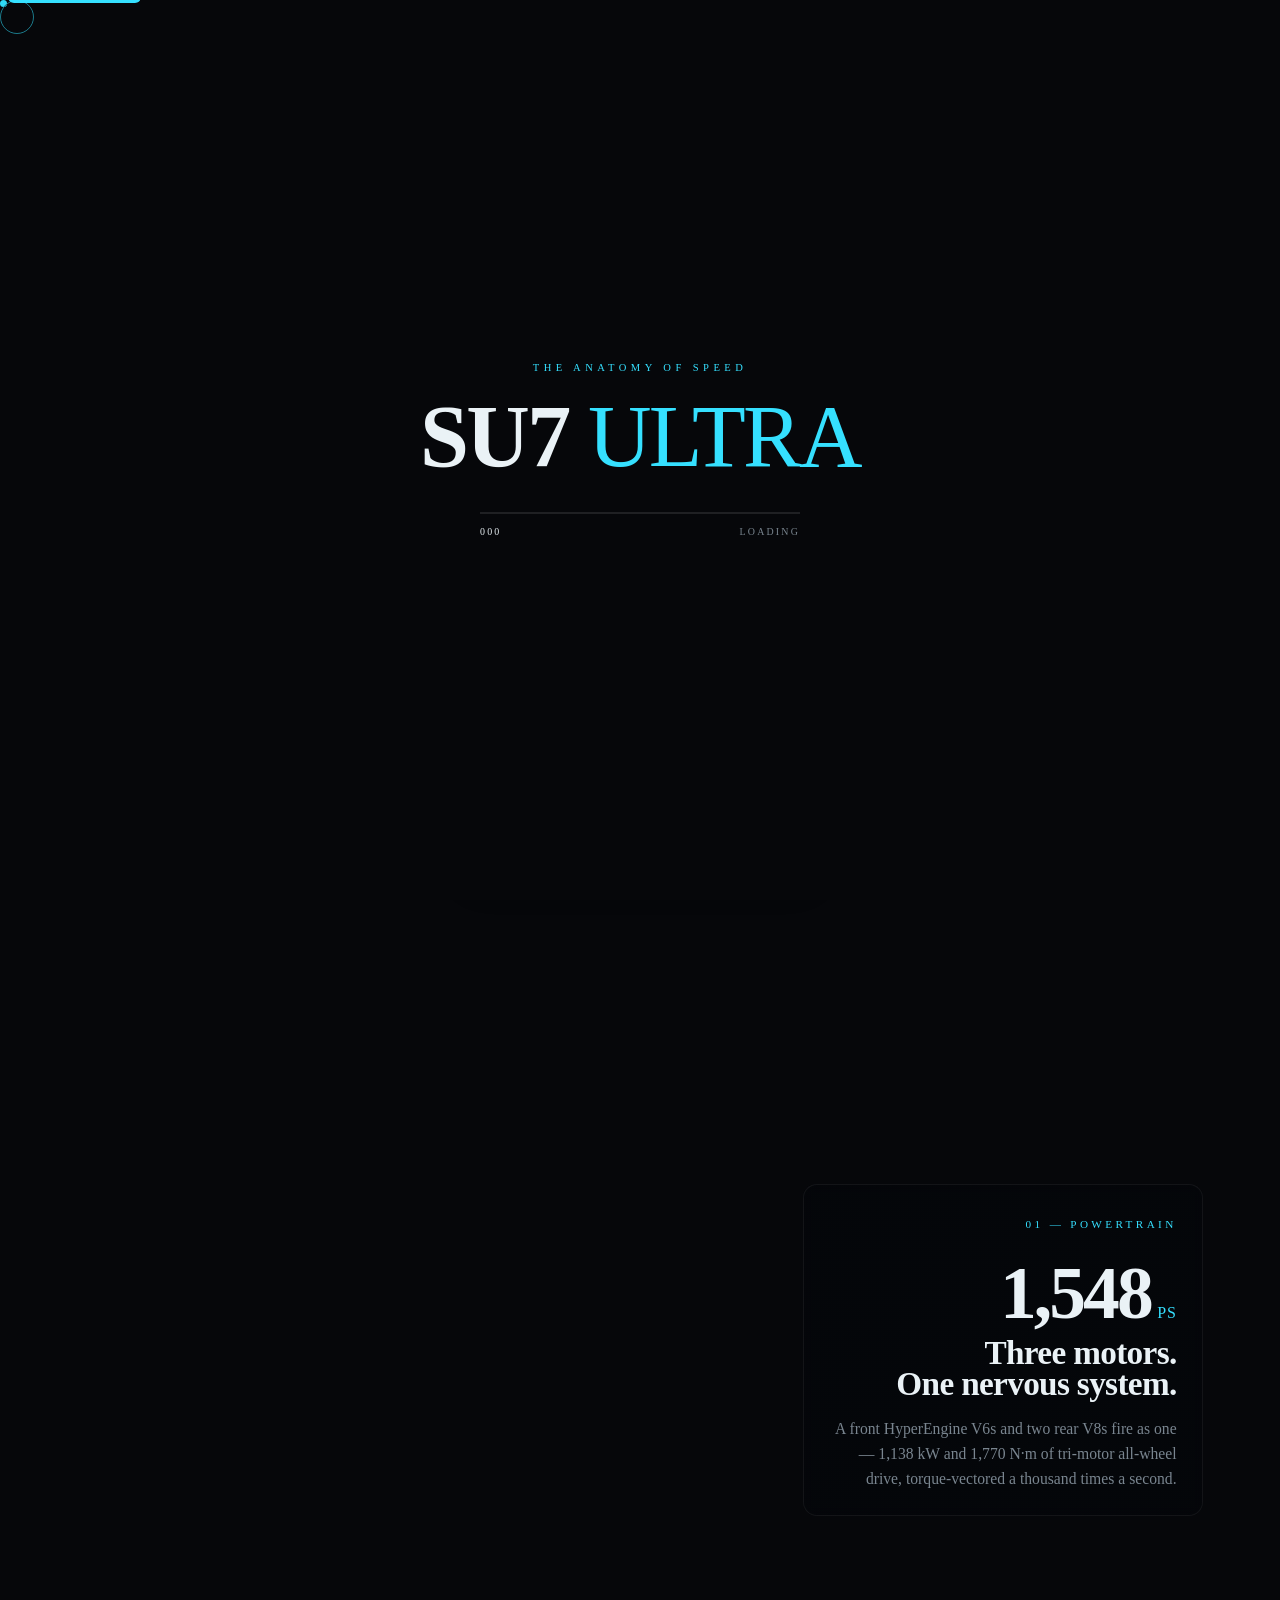
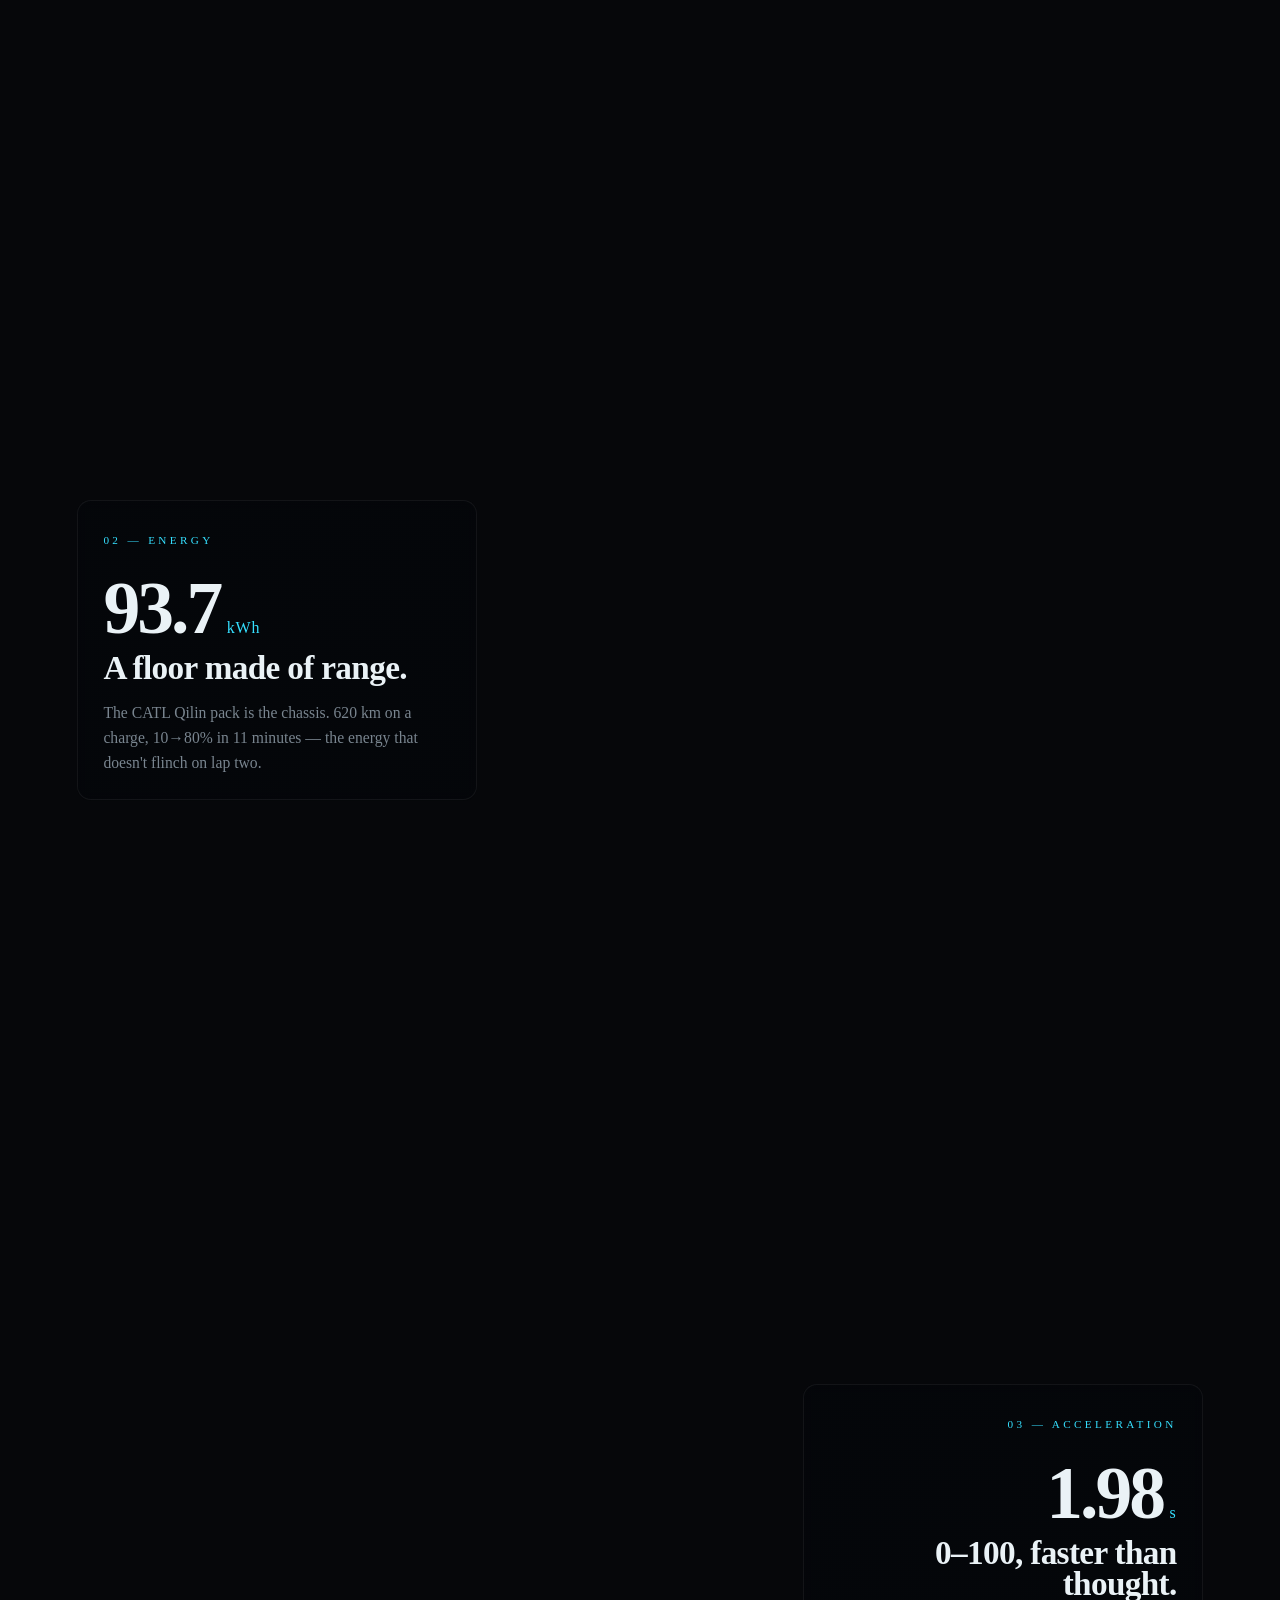
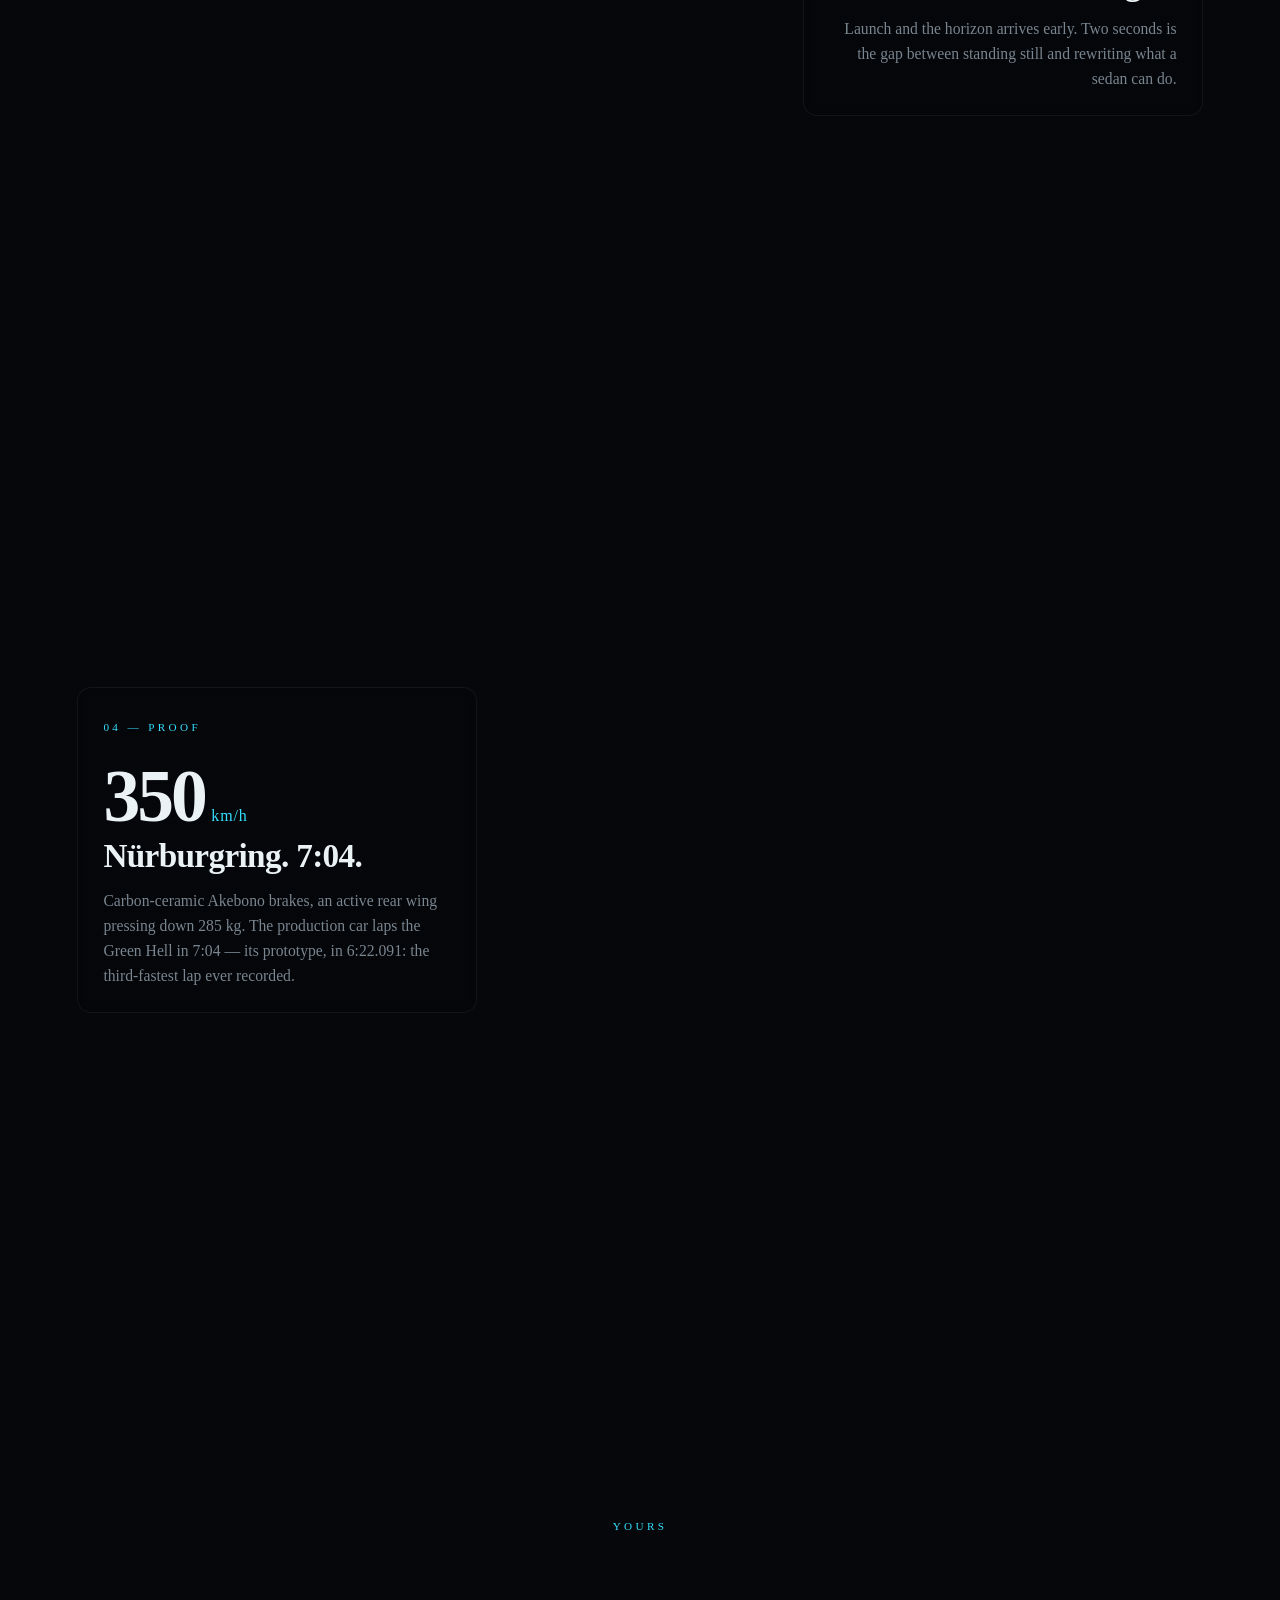
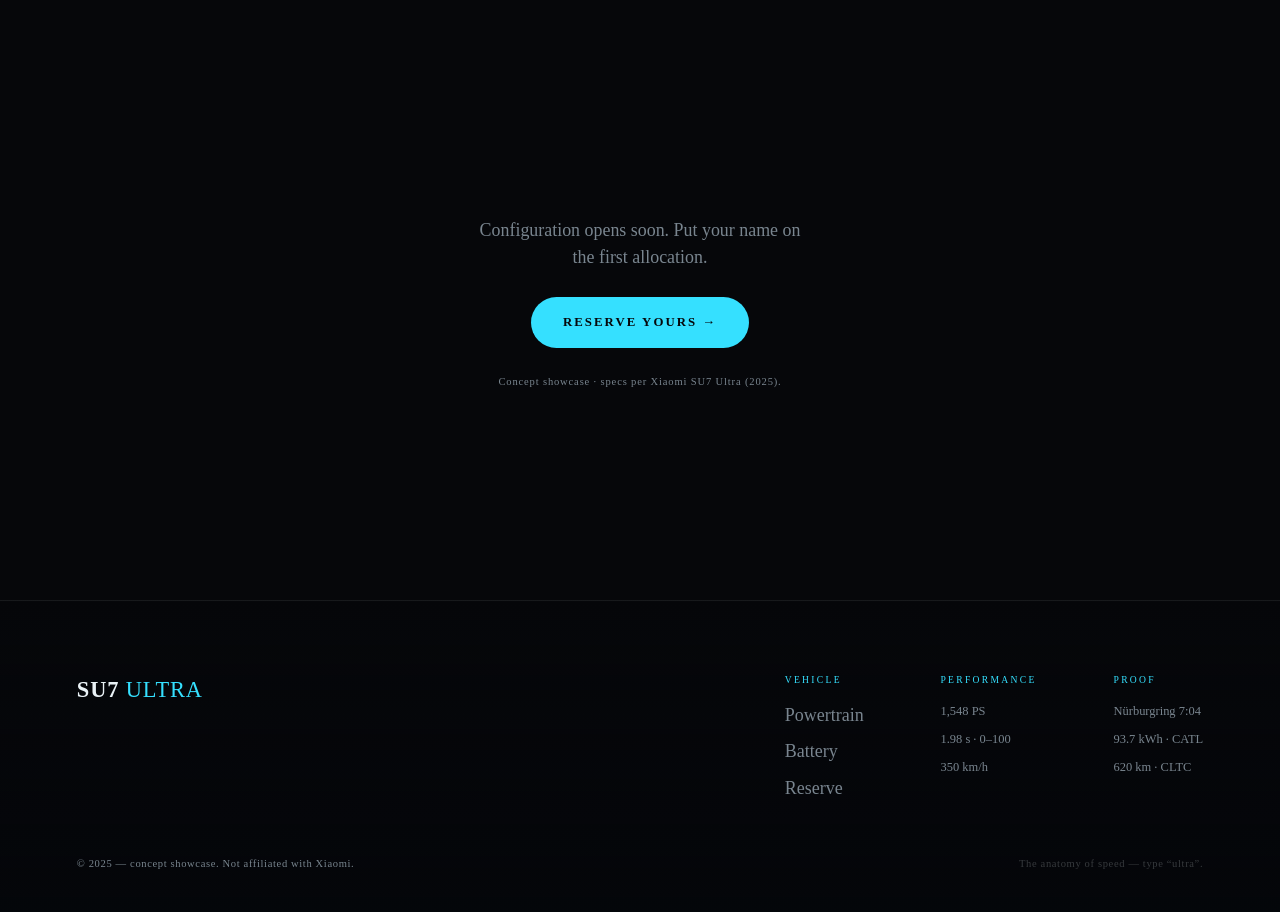
==== index.html @ 8cd2cfb8 "Deploy SU7 Ultra — The Anatomy of Speed" ====
<!DOCTYPE html><!--8Hc2f94InWwo874fsA4rx--><html lang="en" class="__variable_dd5b2f __variable_f367f3 __variable_3c557b"><head><meta charSet="utf-8"/><meta name="viewport" content="width=device-width, initial-scale=1"/><link rel="stylesheet" href="/_next/static/css/6b4db6681a140017.css" data-precedence="next"/><link rel="preload" as="script" fetchPriority="low" href="/_next/static/chunks/webpack-1a37ab8a38dda509.js"/><script src="/_next/static/chunks/4bd1b696-c023c6e3521b1417.js" async=""></script><script src="/_next/static/chunks/255-eb4aecc3ff015961.js" async=""></script><script src="/_next/static/chunks/main-app-3ae6698f92be1dd9.js" async=""></script><script src="/_next/static/chunks/c15bf2b0-52e8419f34af26ab.js" async=""></script><script src="/_next/static/chunks/605-a7249f34438736f7.js" async=""></script><script src="/_next/static/chunks/363-64f9305f610a65ff.js" async=""></script><script src="/_next/static/chunks/app/layout-6ac5babb2e9064bf.js" async=""></script><script src="/_next/static/chunks/b536a0f1-47726347a710b52b.js" async=""></script><script src="/_next/static/chunks/bd904a5c-e6ba6303c746e816.js" async=""></script><script src="/_next/static/chunks/a3cd4a83-3011d6edb0adf9a6.js" async=""></script><script src="/_next/static/chunks/f6211eb1-59e1913c09032209.js" async=""></script><script src="/_next/static/chunks/b79b7286-8f44801c2b54bcac.js" async=""></script><script src="/_next/static/chunks/594-4b1f07319ec3b3b4.js" async=""></script><script src="/_next/static/chunks/app/page-f0cbfeceddab9dfe.js" async=""></script><title>SU7 Ultra — The Anatomy of Speed</title><meta name="description" content="The fastest four-door ever to lap the Nürburgring, taken apart layer by layer. A scroll-driven 3D teardown of the Xiaomi SU7 Ultra — 1,548 PS, 1.98s, 350 km/h."/><meta property="og:title" content="SU7 Ultra — The Anatomy of Speed"/><meta property="og:description" content="Scroll to take 1,548 PS apart. A 3D teardown of the Xiaomi SU7 Ultra."/><meta property="og:image" content="https://omarradwann.github.io/su7-ultra/og.jpg"/><meta property="og:image:width" content="1200"/><meta property="og:image:height" content="630"/><meta property="og:image:alt" content="SU7 Ultra — The Anatomy of Speed"/><meta property="og:type" content="website"/><meta name="twitter:card" content="summary_large_image"/><meta name="twitter:title" content="SU7 Ultra — The Anatomy of Speed"/><meta name="twitter:description" content="A 3D teardown of the Xiaomi SU7 Ultra."/><meta name="twitter:image" content="https://omarradwann.github.io/su7-ultra/og.jpg"/><script src="/_next/static/chunks/polyfills-42372ed130431b0a.js" noModule=""></script></head><body><div hidden=""><!--$--><!--/$--></div><a href="#main" class="skip-link">Skip to content</a><div class="preloader" aria-hidden="true"><div class="pl-inner"><span class="pl-eyebrow">The Anatomy of Speed</span><div class="pl-word">SU7 <span>ULTRA</span></div><div class="pl-bar"><span style="width:0%"></span></div><div class="pl-foot"><span class="pl-pct">000</span><span class="pl-load">LOADING</span></div></div></div><button class="sound-toggle" aria-label="Enable sound" aria-pressed="false" data-cursor="true"><span class="snd-bars" aria-hidden="true"><i></i><i></i><i></i><i></i></span><span class="snd-label">SOUND</span></button><div class="paint-picker" aria-label="Paint finish"><span class="pp-label">Finish — <b>Aqua Lagoon</b></span><div class="pp-swatches"><button class="pp-swatch is-sel" style="--sw:#00aacb" aria-label="Aqua Lagoon" aria-pressed="true" title="Aqua Lagoon" data-cursor="true"></button><button class="pp-swatch" style="--sw:#2f9d63" aria-label="Verdant" aria-pressed="false" title="Verdant" data-cursor="true"></button><button class="pp-swatch" style="--sw:#d8501f" aria-label="Lava Orange" aria-pressed="false" title="Lava Orange" data-cursor="true"></button><button class="pp-swatch" style="--sw:#5b626a" aria-label="Bedrock Grey" aria-pressed="false" title="Bedrock Grey" data-cursor="true"></button><button class="pp-swatch" style="--sw:#dfe6ea" aria-label="Pearl White" aria-pressed="false" title="Pearl White" data-cursor="true"></button><button class="pp-swatch" style="--sw:#0c1014" aria-label="Onyx Black" aria-pressed="false" title="Onyx Black" data-cursor="true"></button></div></div><div class="progress"><div class="progress-fill"></div></div><header class="nav"><a href="#main" class="brand">SU7<span> ULTRA</span></a><nav class="nav-right"><a class="nav-link" href="#power">Power</a><a class="nav-link" href="#battery">Battery</a><a class="nav-link" href="#reserve">Reserve</a><span style="display:inline-block;will-change:transform"><a class="btn" href="#reserve" data-cursor="true">Reserve →</a></span></nav></header><div class="webgl-fixed" aria-hidden="true"><!--$--><div style="position:relative;width:100%;height:100%;overflow:hidden;pointer-events:auto"><div style="width:100%;height:100%"><canvas style="display:block"></canvas></div></div><!--/$--></div><main id="main" class="content"><section class="sec hero"><div class="hero-inner"><span class="eyebrow reveal">Xiaomi · Hyper-EV</span><h1 class="kinetic display title" style="--kd:0.9s;--ks:0.07s;--kdelay:0s" aria-label="THE ANATOMY OF SPEED"><span aria-hidden="true" class="kin-mask" style="margin-right:0.26em"><span class="kin-piece" style="--i:0">THE</span></span><span aria-hidden="true" class="kin-mask" style="margin-right:0.26em"><span class="kin-piece" style="--i:1">ANATOMY</span></span><span aria-hidden="true" class="kin-mask" style="margin-right:0.26em"><span class="kin-piece" style="--i:2">OF</span></span><span aria-hidden="true" class="kin-mask" style="margin-right:0"><span class="kin-piece" style="--i:3">SPEED</span></span></h1><p class="lede reveal" style="animation-delay:.5s">The fastest four-door ever to lap the Nürburgring — taken apart, layer by layer. Scroll to see what 1,548 PS is made of.</p></div><div class="cue" aria-hidden="true"><span>SCROLL</span><i></i></div></section><section id="power" class="sec right"><div class="panel"><span class="eyebrow">01 — Powertrain</span><p class="stat"><b>1,548</b><em>PS</em></p><h2 class="display">Three motors.<br/>One nervous system.</h2><p class="copy">A front HyperEngine V6s and two rear V8s fire as one — 1,138 kW and 1,770 N·m of tri-motor all-wheel drive, torque-vectored a thousand times a second.</p></div></section><section id="battery" class="sec left"><div class="panel"><span class="eyebrow">02 — Energy</span><p class="stat"><b>93.7</b><em>kWh</em></p><h2 class="display">A floor made of range.</h2><p class="copy">The CATL Qilin pack is the chassis. 620 km on a charge, 10→80% in 11 minutes — the energy that doesn&#x27;t flinch on lap two.</p></div></section><section class="sec right"><div class="panel"><span class="eyebrow">03 — Acceleration</span><p class="stat"><b>1.98</b><em>s</em></p><h2 class="display">0–100, faster than thought.</h2><p class="copy">Launch and the horizon arrives early. Two seconds is the gap between standing still and rewriting what a sedan can do.</p></div></section><section class="sec left"><div class="panel"><span class="eyebrow">04 — Proof</span><p class="stat"><b>350</b><em>km/h</em></p><h2 class="display">Nürburgring. 7:04.</h2><p class="copy">Carbon-ceramic Akebono brakes, an active rear wing pressing down 285 kg. The production car laps the Green Hell in 7:04 — its prototype, in 6:22.091: the third-fastest lap ever recorded.</p></div></section><section id="reserve" class="sec reserve"><div class="reserve-inner"><span class="eyebrow reveal">Yours</span><h2 class="kinetic display title" style="--kd:0.9s;--ks:0.07s;--kdelay:0s" aria-label="RESERVE THE ULTRA"><span aria-hidden="true" class="kin-mask" style="margin-right:0.26em"><span class="kin-piece" style="--i:0">RESERVE</span></span><span aria-hidden="true" class="kin-mask" style="margin-right:0.26em"><span class="kin-piece" style="--i:1">THE</span></span><span aria-hidden="true" class="kin-mask" style="margin-right:0"><span class="kin-piece" style="--i:2">ULTRA</span></span></h2><p class="lede reveal" style="animation-delay:.4s">Configuration opens soon. Put your name on the first allocation.</p><span style="display:inline-block;will-change:transform"><a class="btn btn-lg" href="#" data-cursor="true">Reserve yours →</a></span><p class="fineprint">Concept showcase · specs per Xiaomi SU7 Ultra (2025).</p></div></section><footer class="footer"><div class="footer-top"><a href="#main" class="brand foot-brand">SU7<span> ULTRA</span></a><nav class="foot-cols"><div class="foot-col"><span class="foot-h">Vehicle</span><a class="nav-link" href="#power">Powertrain</a><a class="nav-link" href="#battery">Battery</a><a class="nav-link" href="#reserve">Reserve</a></div><div class="foot-col"><span class="foot-h">Performance</span><span class="foot-stat">1,548 PS</span><span class="foot-stat">1.98 s · 0–100</span><span class="foot-stat">350 km/h</span></div><div class="foot-col"><span class="foot-h">Proof</span><span class="foot-stat">Nürburgring 7:04</span><span class="foot-stat">93.7 kWh · CATL</span><span class="foot-stat">620 km · CLTC</span></div></nav></div><div class="footer-bot"><span>© 2025 — concept showcase. Not affiliated with Xiaomi.</span><span class="foot-egg">The anatomy of speed — type “ultra”.</span></div></footer></main><div class="egg-flash" aria-hidden="true"></div><!--$--><!--/$--><div aria-hidden="true" class="cursor-ring"></div><div aria-hidden="true" class="cursor"></div><div aria-live="polite" role="status" class="sr-only"></div><script src="/_next/static/chunks/webpack-1a37ab8a38dda509.js" id="_R_" async=""></script><script>(self.__next_f=self.__next_f||[]).push([0])</script><script>self.__next_f.push([1,"1:\"$Sreact.fragment\"\n2:I[4683,[\"592\",\"static/chunks/c15bf2b0-52e8419f34af26ab.js\",\"605\",\"static/chunks/605-a7249f34438736f7.js\",\"363\",\"static/chunks/363-64f9305f610a65ff.js\",\"177\",\"static/chunks/app/layout-6ac5babb2e9064bf.js\"],\"default\"]\n3:I[9766,[],\"\"]\n4:I[8924,[],\"\"]\n5:I[2289,[\"592\",\"static/chunks/c15bf2b0-52e8419f34af26ab.js\",\"605\",\"static/chunks/605-a7249f34438736f7.js\",\"363\",\"static/chunks/363-64f9305f610a65ff.js\",\"177\",\"static/chunks/app/layout-6ac5babb2e9064bf.js\"],\"default\"]\n6:I[4931,[\"592\",\"static/chunks/c15bf2b0-52e8419f34af26ab.js\",\"605\",\"static/chunks/605-a7249f34438736f7.js\",\"363\",\"static/chunks/363-64f9305f610a65ff.js\",\"177\",\"static/chunks/app/layout-6ac5babb2e9064bf.js\"],\"default\"]\n7:I[1959,[],\"ClientPageRoot\"]\n8:I[1995,[\"592\",\"static/chunks/c15bf2b0-52e8419f34af26ab.js\",\"367\",\"static/chunks/b536a0f1-47726347a710b52b.js\",\"831\",\"static/chunks/bd904a5c-e6ba6303c746e816.js\",\"664\",\"static/chunks/a3cd4a83-3011d6edb0adf9a6.js\",\"413\",\"static/chunks/f6211eb1-59e1913c09032209.js\",\"682\",\"static/chunks/b79b7286-8f44801c2b54bcac.js\",\"605\",\"static/chunks/605-a7249f34438736f7.js\",\"594\",\"static/chunks/594-4b1f07319ec3b3b4.js\",\"974\",\"static/chunks/app/page-f0cbfeceddab9dfe.js\"],\"default\"]\nb:I[4431,[],\"OutletBoundary\"]\nd:I[5278,[],\"AsyncMetadataOutlet\"]\nf:I[4431,[],\"ViewportBoundary\"]\n11:I[4431,[],\"MetadataBoundary\"]\n12:\"$Sreact.suspense\"\n14:I[7150,[],\"\"]\n:HL[\"/_next/static/css/6b4db6681a140017.css\",\"style\"]\n"])</script><script>self.__next_f.push([1,"0:{\"P\":null,\"b\":\"8Hc2f94InWwo874fsA4rx\",\"p\":\"\",\"c\":[\"\",\"\"],\"i\":false,\"f\":[[[\"\",{\"children\":[\"__PAGE__\",{}]},\"$undefined\",\"$undefined\",true],[\"\",[\"$\",\"$1\",\"c\",{\"children\":[[[\"$\",\"link\",\"0\",{\"rel\":\"stylesheet\",\"href\":\"/_next/static/css/6b4db6681a140017.css\",\"precedence\":\"next\",\"crossOrigin\":\"$undefined\",\"nonce\":\"$undefined\"}]],[\"$\",\"html\",null,{\"lang\":\"en\",\"className\":\"__variable_dd5b2f __variable_f367f3 __variable_3c557b\",\"children\":[\"$\",\"body\",null,{\"children\":[[\"$\",\"a\",null,{\"href\":\"#main\",\"className\":\"skip-link\",\"children\":\"Skip to content\"}],[\"$\",\"$L2\",null,{\"children\":[\"$\",\"$L3\",null,{\"parallelRouterKey\":\"children\",\"error\":\"$undefined\",\"errorStyles\":\"$undefined\",\"errorScripts\":\"$undefined\",\"template\":[\"$\",\"$L4\",null,{}],\"templateStyles\":\"$undefined\",\"templateScripts\":\"$undefined\",\"notFound\":[[[\"$\",\"title\",null,{\"children\":\"404: This page could not be found.\"}],[\"$\",\"div\",null,{\"style\":{\"fontFamily\":\"system-ui,\\\"Segoe UI\\\",Roboto,Helvetica,Arial,sans-serif,\\\"Apple Color Emoji\\\",\\\"Segoe UI Emoji\\\"\",\"height\":\"100vh\",\"textAlign\":\"center\",\"display\":\"flex\",\"flexDirection\":\"column\",\"alignItems\":\"center\",\"justifyContent\":\"center\"},\"children\":[\"$\",\"div\",null,{\"children\":[[\"$\",\"style\",null,{\"dangerouslySetInnerHTML\":{\"__html\":\"body{color:#000;background:#fff;margin:0}.next-error-h1{border-right:1px solid rgba(0,0,0,.3)}@media (prefers-color-scheme:dark){body{color:#fff;background:#000}.next-error-h1{border-right:1px solid rgba(255,255,255,.3)}}\"}}],[\"$\",\"h1\",null,{\"className\":\"next-error-h1\",\"style\":{\"display\":\"inline-block\",\"margin\":\"0 20px 0 0\",\"padding\":\"0 23px 0 0\",\"fontSize\":24,\"fontWeight\":500,\"verticalAlign\":\"top\",\"lineHeight\":\"49px\"},\"children\":404}],[\"$\",\"div\",null,{\"style\":{\"display\":\"inline-block\"},\"children\":[\"$\",\"h2\",null,{\"style\":{\"fontSize\":14,\"fontWeight\":400,\"lineHeight\":\"49px\",\"margin\":0},\"children\":\"This page could not be found.\"}]}]]}]}]],[]],\"forbidden\":\"$undefined\",\"unauthorized\":\"$undefined\"}]}],[\"$\",\"$L5\",null,{}],[\"$\",\"$L6\",null,{}]]}]}]]}],{\"children\":[\"__PAGE__\",[\"$\",\"$1\",\"c\",{\"children\":[[\"$\",\"$L7\",null,{\"Component\":\"$8\",\"searchParams\":{},\"params\":{},\"promises\":[\"$@9\",\"$@a\"]}],null,[\"$\",\"$Lb\",null,{\"children\":[\"$Lc\",[\"$\",\"$Ld\",null,{\"promise\":\"$@e\"}]]}]]}],{},null,false]},null,false],[\"$\",\"$1\",\"h\",{\"children\":[null,[[\"$\",\"$Lf\",null,{\"children\":\"$L10\"}],null],[\"$\",\"$L11\",null,{\"children\":[\"$\",\"div\",null,{\"hidden\":true,\"children\":[\"$\",\"$12\",null,{\"fallback\":null,\"children\":\"$L13\"}]}]}]]}],false]],\"m\":\"$undefined\",\"G\":[\"$14\",[]],\"s\":false,\"S\":true}\n"])</script><script>self.__next_f.push([1,"9:{}\na:\"$0:f:0:1:2:children:1:props:children:0:props:params\"\n"])</script><script>self.__next_f.push([1,"10:[[\"$\",\"meta\",\"0\",{\"charSet\":\"utf-8\"}],[\"$\",\"meta\",\"1\",{\"name\":\"viewport\",\"content\":\"width=device-width, initial-scale=1\"}]]\nc:null\n"])</script><script>self.__next_f.push([1,"e:{\"metadata\":[[\"$\",\"title\",\"0\",{\"children\":\"SU7 Ultra — The Anatomy of Speed\"}],[\"$\",\"meta\",\"1\",{\"name\":\"description\",\"content\":\"The fastest four-door ever to lap the Nürburgring, taken apart layer by layer. A scroll-driven 3D teardown of the Xiaomi SU7 Ultra — 1,548 PS, 1.98s, 350 km/h.\"}],[\"$\",\"meta\",\"2\",{\"property\":\"og:title\",\"content\":\"SU7 Ultra — The Anatomy of Speed\"}],[\"$\",\"meta\",\"3\",{\"property\":\"og:description\",\"content\":\"Scroll to take 1,548 PS apart. A 3D teardown of the Xiaomi SU7 Ultra.\"}],[\"$\",\"meta\",\"4\",{\"property\":\"og:image\",\"content\":\"https://omarradwann.github.io/su7-ultra/og.jpg\"}],[\"$\",\"meta\",\"5\",{\"property\":\"og:image:width\",\"content\":\"1200\"}],[\"$\",\"meta\",\"6\",{\"property\":\"og:image:height\",\"content\":\"630\"}],[\"$\",\"meta\",\"7\",{\"property\":\"og:image:alt\",\"content\":\"SU7 Ultra — The Anatomy of Speed\"}],[\"$\",\"meta\",\"8\",{\"property\":\"og:type\",\"content\":\"website\"}],[\"$\",\"meta\",\"9\",{\"name\":\"twitter:card\",\"content\":\"summary_large_image\"}],[\"$\",\"meta\",\"10\",{\"name\":\"twitter:title\",\"content\":\"SU7 Ultra — The Anatomy of Speed\"}],[\"$\",\"meta\",\"11\",{\"name\":\"twitter:description\",\"content\":\"A 3D teardown of the Xiaomi SU7 Ultra.\"}],[\"$\",\"meta\",\"12\",{\"name\":\"twitter:image\",\"content\":\"https://omarradwann.github.io/su7-ultra/og.jpg\"}]],\"error\":null,\"digest\":\"$undefined\"}\n"])</script><script>self.__next_f.push([1,"13:\"$e:metadata\"\n"])</script></body></html>
---- _next/static/css/6b4db6681a140017.css ----
@font-face{font-family:Space Grotesk;font-style:normal;font-weight:300 700;font-display:swap;src:url(/_next/static/media/e1aab0933260df4d-s.woff2) format("woff2");unicode-range:u+0102-0103,u+0110-0111,u+0128-0129,u+0168-0169,u+01a0-01a1,u+01af-01b0,u+0300-0301,u+0303-0304,u+0308-0309,u+0323,u+0329,u+1ea0-1ef9,u+20ab}@font-face{font-family:Space Grotesk;font-style:normal;font-weight:300 700;font-display:swap;src:url(/_next/static/media/b7387a63dd068245-s.woff2) format("woff2");unicode-range:u+0100-02ba,u+02bd-02c5,u+02c7-02cc,u+02ce-02d7,u+02dd-02ff,u+0304,u+0308,u+0329,u+1d00-1dbf,u+1e00-1e9f,u+1ef2-1eff,u+2020,u+20a0-20ab,u+20ad-20c0,u+2113,u+2c60-2c7f,u+a720-a7ff}@font-face{font-family:Space Grotesk;font-style:normal;font-weight:300 700;font-display:swap;src:url(/_next/static/media/36966cca54120369-s.p.woff2) format("woff2");unicode-range:u+00??,u+0131,u+0152-0153,u+02bb-02bc,u+02c6,u+02da,u+02dc,u+0304,u+0308,u+0329,u+2000-206f,u+20ac,u+2122,u+2191,u+2193,u+2212,u+2215,u+feff,u+fffd}@font-face{font-family:Space Grotesk Fallback;src:local("Arial");ascent-override:89.71%;descent-override:26.62%;line-gap-override:0.00%;size-adjust:109.69%}.__className_dd5b2f{font-family:Space Grotesk,Space Grotesk Fallback;font-style:normal}.__variable_dd5b2f{--font-display:"Space Grotesk","Space Grotesk Fallback"}@font-face{font-family:Inter;font-style:normal;font-weight:100 900;font-display:swap;src:url(/_next/static/media/ba9851c3c22cd980-s.woff2) format("woff2");unicode-range:u+0460-052f,u+1c80-1c8a,u+20b4,u+2de0-2dff,u+a640-a69f,u+fe2e-fe2f}@font-face{font-family:Inter;font-style:normal;font-weight:100 900;font-display:swap;src:url(/_next/static/media/21350d82a1f187e9-s.woff2) format("woff2");unicode-range:u+0301,u+0400-045f,u+0490-0491,u+04b0-04b1,u+2116}@font-face{font-family:Inter;font-style:normal;font-weight:100 900;font-display:swap;src:url(/_next/static/media/c5fe6dc8356a8c31-s.woff2) format("woff2");unicode-range:u+1f??}@font-face{font-family:Inter;font-style:normal;font-weight:100 900;font-display:swap;src:url(/_next/static/media/19cfc7226ec3afaa-s.woff2) format("woff2");unicode-range:u+0370-0377,u+037a-037f,u+0384-038a,u+038c,u+038e-03a1,u+03a3-03ff}@font-face{font-family:Inter;font-style:normal;font-weight:100 900;font-display:swap;src:url(/_next/static/media/df0a9ae256c0569c-s.woff2) format("woff2");unicode-range:u+0102-0103,u+0110-0111,u+0128-0129,u+0168-0169,u+01a0-01a1,u+01af-01b0,u+0300-0301,u+0303-0304,u+0308-0309,u+0323,u+0329,u+1ea0-1ef9,u+20ab}@font-face{font-family:Inter;font-style:normal;font-weight:100 900;font-display:swap;src:url(/_next/static/media/8e9860b6e62d6359-s.woff2) format("woff2");unicode-range:u+0100-02ba,u+02bd-02c5,u+02c7-02cc,u+02ce-02d7,u+02dd-02ff,u+0304,u+0308,u+0329,u+1d00-1dbf,u+1e00-1e9f,u+1ef2-1eff,u+2020,u+20a0-20ab,u+20ad-20c0,u+2113,u+2c60-2c7f,u+a720-a7ff}@font-face{font-family:Inter;font-style:normal;font-weight:100 900;font-display:swap;src:url(/_next/static/media/e4af272ccee01ff0-s.p.woff2) format("woff2");unicode-range:u+00??,u+0131,u+0152-0153,u+02bb-02bc,u+02c6,u+02da,u+02dc,u+0304,u+0308,u+0329,u+2000-206f,u+20ac,u+2122,u+2191,u+2193,u+2212,u+2215,u+feff,u+fffd}@font-face{font-family:Inter Fallback;src:local("Arial");ascent-override:90.44%;descent-override:22.52%;line-gap-override:0.00%;size-adjust:107.12%}.__className_f367f3{font-family:Inter,Inter Fallback;font-style:normal}.__variable_f367f3{--font-body:"Inter","Inter Fallback"}@font-face{font-family:JetBrains Mono;font-style:normal;font-weight:100 800;font-display:swap;src:url(/_next/static/media/886030b0b59bc5a7-s.woff2) format("woff2");unicode-range:u+0460-052f,u+1c80-1c8a,u+20b4,u+2de0-2dff,u+a640-a69f,u+fe2e-fe2f}@font-face{font-family:JetBrains Mono;font-style:normal;font-weight:100 800;font-display:swap;src:url(/_next/static/media/0aa834ed78bf6d07-s.woff2) format("woff2");unicode-range:u+0301,u+0400-045f,u+0490-0491,u+04b0-04b1,u+2116}@font-face{font-family:JetBrains Mono;font-style:normal;font-weight:100 800;font-display:swap;src:url(/_next/static/media/67957d42bae0796d-s.woff2) format("woff2");unicode-range:u+0370-0377,u+037a-037f,u+0384-038a,u+038c,u+038e-03a1,u+03a3-03ff}@font-face{font-family:JetBrains Mono;font-style:normal;font-weight:100 800;font-display:swap;src:url(/_next/static/media/f911b923c6adde36-s.woff2) format("woff2");unicode-range:u+0102-0103,u+0110-0111,u+0128-0129,u+0168-0169,u+01a0-01a1,u+01af-01b0,u+0300-0301,u+0303-0304,u+0308-0309,u+0323,u+0329,u+1ea0-1ef9,u+20ab}@font-face{font-family:JetBrains Mono;font-style:normal;font-weight:100 800;font-display:swap;src:url(/_next/static/media/939c4f875ee75fbb-s.woff2) format("woff2");unicode-range:u+0100-02ba,u+02bd-02c5,u+02c7-02cc,u+02ce-02d7,u+02dd-02ff,u+0304,u+0308,u+0329,u+1d00-1dbf,u+1e00-1e9f,u+1ef2-1eff,u+2020,u+20a0-20ab,u+20ad-20c0,u+2113,u+2c60-2c7f,u+a720-a7ff}@font-face{font-family:JetBrains Mono;font-style:normal;font-weight:100 800;font-display:swap;src:url(/_next/static/media/bb3ef058b751a6ad-s.p.woff2) format("woff2");unicode-range:u+00??,u+0131,u+0152-0153,u+02bb-02bc,u+02c6,u+02da,u+02dc,u+0304,u+0308,u+0329,u+2000-206f,u+20ac,u+2122,u+2191,u+2193,u+2212,u+2215,u+feff,u+fffd}@font-face{font-family:JetBrains Mono Fallback;src:local("Arial");ascent-override:75.79%;descent-override:22.29%;line-gap-override:0.00%;size-adjust:134.59%}.__className_3c557b{font-family:JetBrains Mono,JetBrains Mono Fallback;font-style:normal}.__variable_3c557b{--font-mono:"JetBrains Mono","JetBrains Mono Fallback"}:root{--base:#06070a;--surface:#0d1117;--text:#eaf2f6;--muted:#79858f;--accent:#35e0ff;--hot:#ff5a2c;--scrim:rgba(4,6,10,0.55);--font-display:var(--font-display,ui-sans-serif,system-ui,sans-serif);--font-body:var(--font-body,ui-sans-serif,system-ui,sans-serif);--font-mono:var(--font-mono,ui-monospace,monospace);--ease-out:cubic-bezier(0.16,1,0.3,1)}*,:after,:before{box-sizing:border-box;margin:0;padding:0}html{-webkit-text-size-adjust:100%}body,html{height:100%}body{background:var(--base);color:var(--text);font-family:var(--font-body);font-size:clamp(15px,1vw + .6rem,18px);line-height:1.5;-webkit-font-smoothing:antialiased;text-rendering:optimizeLegibility;overflow-x:hidden}h1,h2,h3{font-family:var(--font-display);line-height:.95;letter-spacing:-.02em}a{color:inherit;text-decoration:none}canvas{display:block;touch-action:none}@media (pointer:fine){html.has-custom-cursor,html.has-custom-cursor *{cursor:none}}.webgl-fixed{position:fixed;inset:0;z-index:0;pointer-events:none}.content{position:relative;z-index:1}@media (prefers-reduced-motion:reduce){*,:after,:before{animation-duration:.001ms!important;animation-iteration-count:1!important;transition-duration:.001ms!important;scroll-behavior:auto!important}}.sr-only{position:absolute;width:1px;height:1px;padding:0;margin:-1px;overflow:hidden;clip:rect(0,0,0,0);white-space:nowrap;border:0}.skip-link{position:absolute;left:8px;top:-40px;z-index:100;background:var(--accent);color:#000;padding:8px 12px;border-radius:6px;transition:top .2s var(--ease-out)}.skip-link:focus{top:8px}.cursor{position:fixed;top:0;left:0;z-index:91;width:7px;height:7px;border-radius:50%;background:var(--accent);pointer-events:none;mix-blend-mode:difference;will-change:transform;transition:width .2s var(--ease-out),height .2s var(--ease-out),opacity .2s var(--ease-out)}.cursor[data-hover="1"]{width:4px;height:4px;opacity:.5}.cursor-ring{position:fixed;top:0;left:0;z-index:90;width:34px;height:34px;border-radius:50%;border:1px solid rgba(53,224,255,.55);pointer-events:none;mix-blend-mode:difference;will-change:transform;transition:width .28s var(--ease-out),height .28s var(--ease-out),border-color .28s var(--ease-out),background .28s var(--ease-out)}.cursor-ring[data-hover="1"]{width:58px;height:58px;border-color:rgba(53,224,255,.9);background:rgba(53,224,255,.06)}.cursor-ring[data-down="1"]{width:24px;height:24px}:focus-visible{outline:2px solid var(--accent);outline-offset:3px}.eyebrow{font-family:var(--font-body);text-transform:uppercase;letter-spacing:.3em;font-size:.7rem;font-weight:500;color:var(--accent)}.mono{font-feature-settings:"tnum";font-variant-numeric:tabular-nums;letter-spacing:.02em}.nav-link{position:relative;color:var(--muted);transition:color .4s ease}.nav-link:after{content:"";position:absolute;left:0;bottom:-6px;width:0;height:1px;background:var(--accent);transition:width .45s var(--ease-out)}.nav-link:hover{color:var(--text)}.nav-link:hover:after{width:100%}[data-magnetic]{transition:transform .5s var(--ease-out)}@media (pointer:coarse),(prefers-reduced-motion:reduce){[data-magnetic]{transition:none}}@keyframes fade-up{0%{opacity:0;transform:translateY(22px)}to{opacity:1;transform:none}}.reveal{opacity:0;animation:fade-up 1s var(--ease-out) forwards}.kin-mask{display:inline-block;overflow:hidden;padding-bottom:.16em;margin-bottom:-.16em;vertical-align:baseline}.kin-piece{display:inline-block;transform:translateY(118%);will-change:transform}.kin-go .kin-piece{animation:kin-rise var(--kd,.9s) var(--ease-out) both;animation-delay:calc(var(--i, 0) * var(--ks, .06s) + var(--kdelay, 0s))}@keyframes kin-rise{0%{transform:translateY(118%);filter:blur(7px)}60%{filter:blur(2px)}to{transform:translateY(0);filter:blur(0)}}@media (prefers-reduced-motion:reduce){.kin-piece{transform:none;filter:none;animation:none!important}}.h-section{position:relative}.h-track{display:flex;align-items:center;gap:clamp(2rem,5vw,5.5rem);width:max-content;padding:0 8vw}.h-card{flex:0 0 auto;width:clamp(14rem,24vw,20rem)}@media (max-width:899px){.h-section{overflow-x:auto;-webkit-overflow-scrolling:touch}}@keyframes pl-sweep{0%{transform:translateX(-120%)}to{transform:translateX(360%)}}.progress{position:fixed;top:0;left:0;right:0;height:2px;z-index:40;background:rgba(255,255,255,.06)}.progress-fill{height:100%;transform-origin:0 50%;transform:scaleX(0);background:linear-gradient(90deg,var(--accent),#bff3ff);box-shadow:0 0 12px var(--accent)}.nav{position:fixed;top:0;left:0;right:0;z-index:30;display:flex;align-items:center;justify-content:space-between;padding:1.4rem clamp(1.2rem,4vw,3rem);background:linear-gradient(180deg,rgba(6,7,10,.82) 0,rgba(6,7,10,.4) 55%,transparent)}.brand{font-family:var(--font-display);font-weight:700;letter-spacing:.04em;font-size:1.05rem}.brand span{color:var(--accent);font-weight:500}.nav-right{display:flex;align-items:center;gap:clamp(1rem,2.5vw,2.2rem);font-size:.78rem;text-transform:uppercase;letter-spacing:.16em}@media (max-width:700px){.nav-right .nav-link{display:none}.nav{background:linear-gradient(180deg,rgba(6,7,10,.96) 0,rgba(6,7,10,.72) 58%,transparent)}.stat b{font-size:clamp(2rem,8vw,2.8rem)}.panel{padding:1.2rem 1.3rem}}.btn{display:inline-flex;align-items:center;gap:.5em;padding:.7rem 1.3rem;font-size:.72rem;text-transform:uppercase;letter-spacing:.16em;font-weight:600;color:var(--base);background:var(--accent);border-radius:100px;transition:transform .4s var(--ease-out),box-shadow .4s var(--ease-out)}.btn:hover{transform:translateY(-2px);box-shadow:0 8px 30px rgba(53,224,255,.35)}.btn-lg{padding:1rem 2rem;font-size:.8rem;margin-top:1.6rem}.sec{position:relative;z-index:1;min-height:100svh;display:flex;padding:clamp(5rem,12vh,9rem) clamp(1.4rem,6vw,6rem);pointer-events:none}.sec [data-cursor],.sec a{pointer-events:auto}.sec.left{justify-content:flex-start;align-items:center}.sec.right{justify-content:flex-end;align-items:center}.sec.right .panel{text-align:right}.sec.right .stat{justify-content:flex-end}.hero{flex-direction:column;justify-content:center;align-items:center;text-align:center}.hero-inner{max-width:60rem}.title{font-size:clamp(2.6rem,9vw,8.5rem);font-weight:700;letter-spacing:-.03em;line-height:.92}.lede{margin:1.6rem auto 0;max-width:38ch;color:var(--muted);font-size:clamp(1rem,1.4vw,1.2rem)}.eyebrow{display:inline-block;margin-bottom:1.1rem}.cue{position:absolute;bottom:2.2rem;left:50%;transform:translateX(-50%);display:flex;flex-direction:column;align-items:center;gap:.7rem;color:var(--muted);font-size:.6rem;letter-spacing:.3em}.cue i{width:1px;height:46px;background:linear-gradient(var(--accent),transparent);position:relative;overflow:hidden}.cue i:after{content:"";position:absolute;inset:0 0 auto 0;height:40%;background:var(--accent);animation:cue 2.1s var(--ease-out) infinite}@keyframes cue{0%{transform:translateY(-100%)}60%,to{transform:translateY(260%)}}.panel{max-width:25rem;background:linear-gradient(var(--scrim),var(--scrim));padding:1.5rem 1.6rem;border:1px solid rgba(255,255,255,.06);border-radius:14px;-webkit-backdrop-filter:blur(6px);backdrop-filter:blur(6px)}.panel h2{font-size:clamp(1.4rem,2.6vw,2.1rem);font-weight:600;margin-top:.4rem}.panel .copy{margin-top:1rem;color:var(--muted);font-size:.98rem;line-height:1.6}.stat{display:flex;align-items:baseline;gap:.4rem;font-family:var(--font-display);line-height:1;margin:.4rem 0 .2rem}.stat b{font-size:clamp(2.6rem,6.5vw,4.6rem);font-weight:700;letter-spacing:-.04em;color:var(--text)}.stat em{font-style:normal;font-family:var(--font-mono);font-size:1rem;color:var(--accent);letter-spacing:.05em}.reserve{flex-direction:column;justify-content:center;align-items:center;text-align:center}.reserve-inner{max-width:50rem}.fineprint{margin-top:1.6rem;font-family:var(--font-mono);font-size:.66rem;color:var(--muted);letter-spacing:.08em}.hs-wrap{transition:opacity .3s ease}.part-tag{transition:opacity .4s var(--ease-out);white-space:nowrap;font-family:var(--font-mono);font-size:.62rem;letter-spacing:.2em;text-transform:uppercase;color:var(--accent);padding:.35rem .6rem;border:1px solid rgba(53,224,255,.4);border-radius:100px;background:rgba(4,8,12,.6);-webkit-backdrop-filter:blur(4px);backdrop-filter:blur(4px);text-shadow:0 1px 8px rgba(0,0,0,.9)}.hotspot{transition:opacity .45s var(--ease-out);white-space:nowrap;padding-left:.7rem;border-left:1px solid var(--accent);transform:translateX(8px)}.hotspot .hs-label{display:block;font-family:var(--font-mono);font-size:.55rem;text-transform:uppercase;letter-spacing:.22em;color:var(--accent)}.hotspot .hs-value{font-family:var(--font-display);font-size:.95rem;font-weight:600;color:var(--text);text-shadow:0 2px 12px rgba(0,0,0,.8)}.part-info,.part-info *,.pt-wrap{pointer-events:none!important;-webkit-user-select:none;-moz-user-select:none;user-select:none}.part-info{position:relative;display:flex;flex-direction:column;gap:.12rem;min-width:7rem;max-width:10rem;padding:.5rem .8rem .55rem .85rem;transform:translateY(-50%);border-left:2px solid var(--accent);background:linear-gradient(90deg,rgba(5,9,13,.86),rgba(5,9,13,.4));backdrop-filter:blur(6px);-webkit-backdrop-filter:blur(6px);box-shadow:0 10px 30px rgba(0,0,0,.5);transition:opacity .25s var(--ease-out);will-change:opacity}.part-info:before{content:"";position:absolute;left:-6px;top:50%;width:9px;height:9px;margin-top:-4.5px;background:var(--accent);border-radius:50%;box-shadow:0 0 12px var(--accent)}.pt-name{font-family:var(--font-display);font-size:.84rem;font-weight:600;color:var(--text);letter-spacing:.01em;line-height:1.1}.pt-spec{font-family:var(--font-mono);font-size:.56rem;text-transform:uppercase;letter-spacing:.13em;color:var(--accent)}.footer{position:relative;z-index:1;padding:clamp(3rem,8vh,6rem) clamp(1.4rem,6vw,6rem) 2.5rem;border-top:1px solid rgba(255,255,255,.08);background:linear-gradient(transparent,rgba(4,6,10,.7))}.footer-top{display:flex;flex-wrap:wrap;gap:2.5rem;justify-content:space-between}.foot-brand{font-size:1.4rem}.foot-cols{display:flex;gap:clamp(2rem,6vw,5rem);flex-wrap:wrap}.foot-col{display:flex;flex-direction:column;gap:.6rem}.foot-h{font-family:var(--font-mono);font-size:.6rem;text-transform:uppercase;letter-spacing:.24em;color:var(--accent);margin-bottom:.3rem}.foot-stat{font-size:.78rem}.foot-stat,.footer-bot{font-family:var(--font-mono);color:var(--muted)}.footer-bot{display:flex;justify-content:space-between;flex-wrap:wrap;gap:1rem;margin-top:clamp(2rem,6vh,4rem);font-size:.66rem;letter-spacing:.06em}.foot-egg{color:rgba(234,242,246,.22)}.egg-flash{position:fixed;inset:0;z-index:45;pointer-events:none;opacity:0;mix-blend-mode:screen;background:radial-gradient(circle at 50% 58%,rgba(53,224,255,.55),transparent 62%)}.egg-flash.egg-go{animation:egg 1s var(--ease-out)}@keyframes egg{0%{opacity:0;transform:scale(.55)}22%{opacity:1}to{opacity:0;transform:scale(1.5)}}@media (prefers-reduced-motion:reduce){.egg-flash.egg-go{animation:none}}.preloader{position:fixed;inset:0;z-index:60;background:var(--base);display:grid;place-items:center;clip-path:inset(0 0 0 0);-webkit-clip-path:inset(0 0 0 0);will-change:clip-path;transition:clip-path .9s var(--ease-out),-webkit-clip-path .9s var(--ease-out)}.preloader.is-done{clip-path:inset(0 0 100% 0);-webkit-clip-path:inset(0 0 100% 0);pointer-events:none}.pl-inner{text-align:center;padding:2rem;transition:opacity .5s var(--ease-out),transform .7s var(--ease-out)}.preloader.is-done .pl-inner{opacity:0;transform:translateY(-14px)}.pl-eyebrow{display:block;font-family:var(--font-mono);font-size:.66rem;letter-spacing:.42em;text-transform:uppercase;color:var(--accent);margin-bottom:1.1rem;animation:pl-rise .8s var(--ease-out) both}.pl-word{font-family:var(--font-display);font-weight:700;font-size:clamp(2.6rem,9vw,5.5rem);letter-spacing:-.03em;line-height:1;animation:pl-rise .9s var(--ease-out) .08s both}.pl-word span{color:var(--accent);font-weight:500}.pl-bar{width:clamp(160px,32vw,320px);height:2px;margin:1.9rem auto 0;background:rgba(255,255,255,.1);overflow:hidden}.pl-bar span{display:block;height:100%;background:linear-gradient(90deg,var(--accent),#bff3ff);box-shadow:0 0 12px var(--accent);transition:width .2s linear}.pl-foot{display:flex;justify-content:space-between;width:clamp(160px,32vw,320px);margin:.7rem auto 0;font-family:var(--font-mono);font-size:.62rem;letter-spacing:.22em;color:var(--muted)}.pl-pct{color:var(--text)}@keyframes pl-rise{0%{opacity:0;transform:translateY(16px)}to{opacity:1;transform:translateY(0)}}@media (prefers-reduced-motion:reduce){.preloader{transition:opacity .4s linear}.pl-eyebrow,.pl-word{animation:none}}.sound-toggle{position:fixed;right:clamp(1rem,3vw,2rem);bottom:clamp(1rem,3vh,1.6rem);z-index:41;display:inline-flex;align-items:center;gap:.55rem;padding:.5rem .85rem;border-radius:100px;background:rgba(4,8,12,.55);border:1px solid rgba(255,255,255,.14);-webkit-backdrop-filter:blur(6px);backdrop-filter:blur(6px);font-family:var(--font-mono);font-size:.6rem;letter-spacing:.2em;text-transform:uppercase;color:var(--muted);cursor:pointer;transition:color .3s var(--ease-out),border-color .3s var(--ease-out)}.sound-toggle:hover{color:var(--text);border-color:rgba(53,224,255,.5)}.sound-toggle.is-on{color:var(--accent);border-color:rgba(53,224,255,.5)}.snd-bars{display:inline-flex;align-items:flex-end;gap:2px;height:12px}.snd-bars i{width:2px;height:4px;background:currentColor;border-radius:1px}.sound-toggle.is-on .snd-bars i{animation:snd-eq .9s var(--ease-out) infinite}.sound-toggle.is-on .snd-bars i:nth-child(2){animation-delay:.15s}.sound-toggle.is-on .snd-bars i:nth-child(3){animation-delay:.3s}.sound-toggle.is-on .snd-bars i:nth-child(4){animation-delay:.45s}@keyframes snd-eq{0%,to{height:4px}50%{height:12px}}@media (prefers-reduced-motion:reduce){.sound-toggle.is-on .snd-bars i{animation:none}}.paint-picker{position:fixed;left:50%;transform:translateX(-50%);bottom:clamp(1rem,3vh,1.6rem);z-index:41;display:flex;align-items:center;gap:.9rem;padding:.5rem .5rem .5rem .95rem;border-radius:100px;background:rgba(4,8,12,.55);border:1px solid rgba(255,255,255,.12);-webkit-backdrop-filter:blur(8px);backdrop-filter:blur(8px);box-shadow:0 8px 30px rgba(0,0,0,.4)}.pp-label{font-family:var(--font-mono);font-size:.58rem;letter-spacing:.18em;text-transform:uppercase;color:var(--muted);white-space:nowrap}.pp-label b{color:var(--text);font-weight:600}.pp-swatches{display:flex;gap:.5rem}.pp-swatch{width:19px;height:19px;border-radius:50%;background:var(--sw);padding:0;border:1px solid rgba(255,255,255,.28);cursor:pointer;transition:transform .2s var(--ease-out),box-shadow .2s var(--ease-out)}.pp-swatch:hover{transform:scale(1.16)}.pp-swatch.is-sel{box-shadow:0 0 0 2px var(--base),0 0 0 3.5px var(--accent)}@media (max-width:680px){.pp-label{display:none}.paint-picker{padding:.45rem .5rem}}
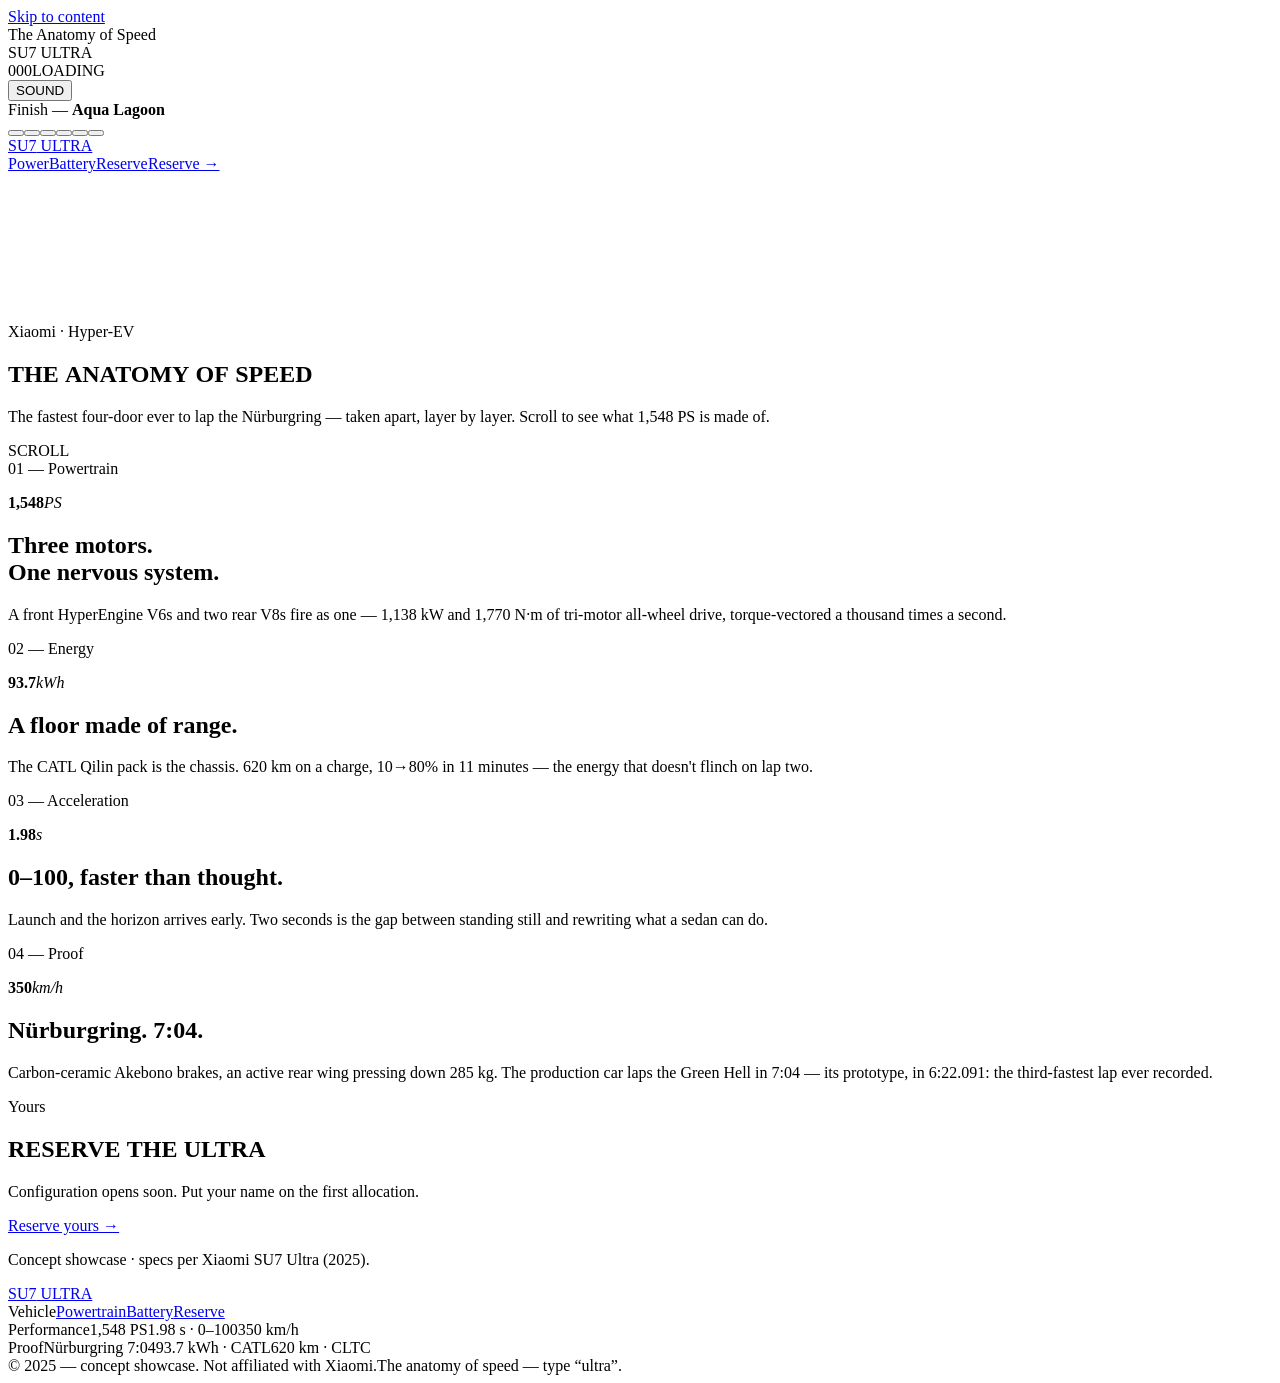
==== commit ccaa921b: "Deploy SU7 Ultra (basePath fix)" ====
--- a/index.html
+++ b/index.html
@@ -1 +1 @@
-<!DOCTYPE html><!--8Hc2f94InWwo874fsA4rx--><html lang="en" class="__variable_dd5b2f __variable_f367f3 __variable_3c557b"><head><meta charSet="utf-8"/><meta name="viewport" content="width=device-width, initial-scale=1"/><link rel="stylesheet" href="/_next/static/css/6b4db6681a140017.css" data-precedence="next"/><link rel="preload" as="script" fetchPriority="low" href="/_next/static/chunks/webpack-1a37ab8a38dda509.js"/><script src="/_next/static/chunks/4bd1b696-c023c6e3521b1417.js" async=""></script><script src="/_next/static/chunks/255-eb4aecc3ff015961.js" async=""></script><script src="/_next/static/chunks/main-app-3ae6698f92be1dd9.js" async=""></script><script src="/_next/static/chunks/c15bf2b0-52e8419f34af26ab.js" async=""></script><script src="/_next/static/chunks/605-a7249f34438736f7.js" async=""></script><script src="/_next/static/chunks/363-64f9305f610a65ff.js" async=""></script><script src="/_next/static/chunks/app/layout-6ac5babb2e9064bf.js" async=""></script><script src="/_next/static/chunks/b536a0f1-47726347a710b52b.js" async=""></script><script src="/_next/static/chunks/bd904a5c-e6ba6303c746e816.js" async=""></script><script src="/_next/static/chunks/a3cd4a83-3011d6edb0adf9a6.js" async=""></script><script src="/_next/static/chunks/f6211eb1-59e1913c09032209.js" async=""></script><script src="/_next/static/chunks/b79b7286-8f44801c2b54bcac.js" async=""></script><script src="/_next/static/chunks/594-4b1f07319ec3b3b4.js" async=""></script><script src="/_next/static/chunks/app/page-f0cbfeceddab9dfe.js" async=""></script><title>SU7 Ultra — The Anatomy of Speed</title><meta name="description" content="The fastest four-door ever to lap the Nürburgring, taken apart layer by layer. A scroll-driven 3D teardown of the Xiaomi SU7 Ultra — 1,548 PS, 1.98s, 350 km/h."/><meta property="og:title" content="SU7 Ultra — The Anatomy of Speed"/><meta property="og:description" content="Scroll to take 1,548 PS apart. A 3D teardown of the Xiaomi SU7 Ultra."/><meta property="og:image" content="https://omarradwann.github.io/su7-ultra/og.jpg"/><meta property="og:image:width" content="1200"/><meta property="og:image:height" content="630"/><meta property="og:image:alt" content="SU7 Ultra — The Anatomy of Speed"/><meta property="og:type" content="website"/><meta name="twitter:card" content="summary_large_image"/><meta name="twitter:title" content="SU7 Ultra — The Anatomy of Speed"/><meta name="twitter:description" content="A 3D teardown of the Xiaomi SU7 Ultra."/><meta name="twitter:image" content="https://omarradwann.github.io/su7-ultra/og.jpg"/><script src="/_next/static/chunks/polyfills-42372ed130431b0a.js" noModule=""></script></head><body><div hidden=""><!--$--><!--/$--></div><a href="#main" class="skip-link">Skip to content</a><div class="preloader" aria-hidden="true"><div class="pl-inner"><span class="pl-eyebrow">The Anatomy of Speed</span><div class="pl-word">SU7 <span>ULTRA</span></div><div class="pl-bar"><span style="width:0%"></span></div><div class="pl-foot"><span class="pl-pct">000</span><span class="pl-load">LOADING</span></div></div></div><button class="sound-toggle" aria-label="Enable sound" aria-pressed="false" data-cursor="true"><span class="snd-bars" aria-hidden="true"><i></i><i></i><i></i><i></i></span><span class="snd-label">SOUND</span></button><div class="paint-picker" aria-label="Paint finish"><span class="pp-label">Finish — <b>Aqua Lagoon</b></span><div class="pp-swatches"><button class="pp-swatch is-sel" style="--sw:#00aacb" aria-label="Aqua Lagoon" aria-pressed="true" title="Aqua Lagoon" data-cursor="true"></button><button class="pp-swatch" style="--sw:#2f9d63" aria-label="Verdant" aria-pressed="false" title="Verdant" data-cursor="true"></button><button class="pp-swatch" style="--sw:#d8501f" aria-label="Lava Orange" aria-pressed="false" title="Lava Orange" data-cursor="true"></button><button class="pp-swatch" style="--sw:#5b626a" aria-label="Bedrock Grey" aria-pressed="false" title="Bedrock Grey" data-cursor="true"></button><button class="pp-swatch" style="--sw:#dfe6ea" aria-label="Pearl White" aria-pressed="false" title="Pearl White" data-cursor="true"></button><button class="pp-swatch" style="--sw:#0c1014" aria-label="Onyx Black" aria-pressed="false" title="Onyx Black" data-cursor="true"></button></div></div><div class="progress"><div class="progress-fill"></div></div><header class="nav"><a href="#main" class="brand">SU7<span> ULTRA</span></a><nav class="nav-right"><a class="nav-link" href="#power">Power</a><a class="nav-link" href="#battery">Battery</a><a class="nav-link" href="#reserve">Reserve</a><span style="display:inline-block;will-change:transform"><a class="btn" href="#reserve" data-cursor="true">Reserve →</a></span></nav></header><div class="webgl-fixed" aria-hidden="true"><!--$--><div style="position:relative;width:100%;height:100%;overflow:hidden;pointer-events:auto"><div style="width:100%;height:100%"><canvas style="display:block"></canvas></div></div><!--/$--></div><main id="main" class="content"><section class="sec hero"><div class="hero-inner"><span class="eyebrow reveal">Xiaomi · Hyper-EV</span><h1 class="kinetic display title" style="--kd:0.9s;--ks:0.07s;--kdelay:0s" aria-label="THE ANATOMY OF SPEED"><span aria-hidden="true" class="kin-mask" style="margin-right:0.26em"><span class="kin-piece" style="--i:0">THE</span></span><span aria-hidden="true" class="kin-mask" style="margin-right:0.26em"><span class="kin-piece" style="--i:1">ANATOMY</span></span><span aria-hidden="true" class="kin-mask" style="margin-right:0.26em"><span class="kin-piece" style="--i:2">OF</span></span><span aria-hidden="true" class="kin-mask" style="margin-right:0"><span class="kin-piece" style="--i:3">SPEED</span></span></h1><p class="lede reveal" style="animation-delay:.5s">The fastest four-door ever to lap the Nürburgring — taken apart, layer by layer. Scroll to see what 1,548 PS is made of.</p></div><div class="cue" aria-hidden="true"><span>SCROLL</span><i></i></div></section><section id="power" class="sec right"><div class="panel"><span class="eyebrow">01 — Powertrain</span><p class="stat"><b>1,548</b><em>PS</em></p><h2 class="display">Three motors.<br/>One nervous system.</h2><p class="copy">A front HyperEngine V6s and two rear V8s fire as one — 1,138 kW and 1,770 N·m of tri-motor all-wheel drive, torque-vectored a thousand times a second.</p></div></section><section id="battery" class="sec left"><div class="panel"><span class="eyebrow">02 — Energy</span><p class="stat"><b>93.7</b><em>kWh</em></p><h2 class="display">A floor made of range.</h2><p class="copy">The CATL Qilin pack is the chassis. 620 km on a charge, 10→80% in 11 minutes — the energy that doesn&#x27;t flinch on lap two.</p></div></section><section class="sec right"><div class="panel"><span class="eyebrow">03 — Acceleration</span><p class="stat"><b>1.98</b><em>s</em></p><h2 class="display">0–100, faster than thought.</h2><p class="copy">Launch and the horizon arrives early. Two seconds is the gap between standing still and rewriting what a sedan can do.</p></div></section><section class="sec left"><div class="panel"><span class="eyebrow">04 — Proof</span><p class="stat"><b>350</b><em>km/h</em></p><h2 class="display">Nürburgring. 7:04.</h2><p class="copy">Carbon-ceramic Akebono brakes, an active rear wing pressing down 285 kg. The production car laps the Green Hell in 7:04 — its prototype, in 6:22.091: the third-fastest lap ever recorded.</p></div></section><section id="reserve" class="sec reserve"><div class="reserve-inner"><span class="eyebrow reveal">Yours</span><h2 class="kinetic display title" style="--kd:0.9s;--ks:0.07s;--kdelay:0s" aria-label="RESERVE THE ULTRA"><span aria-hidden="true" class="kin-mask" style="margin-right:0.26em"><span class="kin-piece" style="--i:0">RESERVE</span></span><span aria-hidden="true" class="kin-mask" style="margin-right:0.26em"><span class="kin-piece" style="--i:1">THE</span></span><span aria-hidden="true" class="kin-mask" style="margin-right:0"><span class="kin-piece" style="--i:2">ULTRA</span></span></h2><p class="lede reveal" style="animation-delay:.4s">Configuration opens soon. Put your name on the first allocation.</p><span style="display:inline-block;will-change:transform"><a class="btn btn-lg" href="#" data-cursor="true">Reserve yours →</a></span><p class="fineprint">Concept showcase · specs per Xiaomi SU7 Ultra (2025).</p></div></section><footer class="footer"><div class="footer-top"><a href="#main" class="brand foot-brand">SU7<span> ULTRA</span></a><nav class="foot-cols"><div class="foot-col"><span class="foot-h">Vehicle</span><a class="nav-link" href="#power">Powertrain</a><a class="nav-link" href="#battery">Battery</a><a class="nav-link" href="#reserve">Reserve</a></div><div class="foot-col"><span class="foot-h">Performance</span><span class="foot-stat">1,548 PS</span><span class="foot-stat">1.98 s · 0–100</span><span class="foot-stat">350 km/h</span></div><div class="foot-col"><span class="foot-h">Proof</span><span class="foot-stat">Nürburgring 7:04</span><span class="foot-stat">93.7 kWh · CATL</span><span class="foot-stat">620 km · CLTC</span></div></nav></div><div class="footer-bot"><span>© 2025 — concept showcase. Not affiliated with Xiaomi.</span><span class="foot-egg">The anatomy of speed — type “ultra”.</span></div></footer></main><div class="egg-flash" aria-hidden="true"></div><!--$--><!--/$--><div aria-hidden="true" class="cursor-ring"></div><div aria-hidden="true" class="cursor"></div><div aria-live="polite" role="status" class="sr-only"></div><script src="/_next/static/chunks/webpack-1a37ab8a38dda509.js" id="_R_" async=""></script><script>(self.__next_f=self.__next_f||[]).push([0])</script><script>self.__next_f.push([1,"1:\"$Sreact.fragment\"\n2:I[4683,[\"592\",\"static/chunks/c15bf2b0-52e8419f34af26ab.js\",\"605\",\"static/chunks/605-a7249f34438736f7.js\",\"363\",\"static/chunks/363-64f9305f610a65ff.js\",\"177\",\"static/chunks/app/layout-6ac5babb2e9064bf.js\"],\"default\"]\n3:I[9766,[],\"\"]\n4:I[8924,[],\"\"]\n5:I[2289,[\"592\",\"static/chunks/c15bf2b0-52e8419f34af26ab.js\",\"605\",\"static/chunks/605-a7249f34438736f7.js\",\"363\",\"static/chunks/363-64f9305f610a65ff.js\",\"177\",\"static/chunks/app/layout-6ac5babb2e9064bf.js\"],\"default\"]\n6:I[4931,[\"592\",\"static/chunks/c15bf2b0-52e8419f34af26ab.js\",\"605\",\"static/chunks/605-a7249f34438736f7.js\",\"363\",\"static/chunks/363-64f9305f610a65ff.js\",\"177\",\"static/chunks/app/layout-6ac5babb2e9064bf.js\"],\"default\"]\n7:I[1959,[],\"ClientPageRoot\"]\n8:I[1995,[\"592\",\"static/chunks/c15bf2b0-52e8419f34af26ab.js\",\"367\",\"static/chunks/b536a0f1-47726347a710b52b.js\",\"831\",\"static/chunks/bd904a5c-e6ba6303c746e816.js\",\"664\",\"static/chunks/a3cd4a83-3011d6edb0adf9a6.js\",\"413\",\"static/chunks/f6211eb1-59e1913c09032209.js\",\"682\",\"static/chunks/b79b7286-8f44801c2b54bcac.js\",\"605\",\"static/chunks/605-a7249f34438736f7.js\",\"594\",\"static/chunks/594-4b1f07319ec3b3b4.js\",\"974\",\"static/chunks/app/page-f0cbfeceddab9dfe.js\"],\"default\"]\nb:I[4431,[],\"OutletBoundary\"]\nd:I[5278,[],\"AsyncMetadataOutlet\"]\nf:I[4431,[],\"ViewportBoundary\"]\n11:I[4431,[],\"MetadataBoundary\"]\n12:\"$Sreact.suspense\"\n14:I[7150,[],\"\"]\n:HL[\"/_next/static/css/6b4db6681a140017.css\",\"style\"]\n"])</script><script>self.__next_f.push([1,"0:{\"P\":null,\"b\":\"8Hc2f94InWwo874fsA4rx\",\"p\":\"\",\"c\":[\"\",\"\"],\"i\":false,\"f\":[[[\"\",{\"children\":[\"__PAGE__\",{}]},\"$undefined\",\"$undefined\",true],[\"\",[\"$\",\"$1\",\"c\",{\"children\":[[[\"$\",\"link\",\"0\",{\"rel\":\"stylesheet\",\"href\":\"/_next/static/css/6b4db6681a140017.css\",\"precedence\":\"next\",\"crossOrigin\":\"$undefined\",\"nonce\":\"$undefined\"}]],[\"$\",\"html\",null,{\"lang\":\"en\",\"className\":\"__variable_dd5b2f __variable_f367f3 __variable_3c557b\",\"children\":[\"$\",\"body\",null,{\"children\":[[\"$\",\"a\",null,{\"href\":\"#main\",\"className\":\"skip-link\",\"children\":\"Skip to content\"}],[\"$\",\"$L2\",null,{\"children\":[\"$\",\"$L3\",null,{\"parallelRouterKey\":\"children\",\"error\":\"$undefined\",\"errorStyles\":\"$undefined\",\"errorScripts\":\"$undefined\",\"template\":[\"$\",\"$L4\",null,{}],\"templateStyles\":\"$undefined\",\"templateScripts\":\"$undefined\",\"notFound\":[[[\"$\",\"title\",null,{\"children\":\"404: This page could not be found.\"}],[\"$\",\"div\",null,{\"style\":{\"fontFamily\":\"system-ui,\\\"Segoe UI\\\",Roboto,Helvetica,Arial,sans-serif,\\\"Apple Color Emoji\\\",\\\"Segoe UI Emoji\\\"\",\"height\":\"100vh\",\"textAlign\":\"center\",\"display\":\"flex\",\"flexDirection\":\"column\",\"alignItems\":\"center\",\"justifyContent\":\"center\"},\"children\":[\"$\",\"div\",null,{\"children\":[[\"$\",\"style\",null,{\"dangerouslySetInnerHTML\":{\"__html\":\"body{color:#000;background:#fff;margin:0}.next-error-h1{border-right:1px solid rgba(0,0,0,.3)}@media (prefers-color-scheme:dark){body{color:#fff;background:#000}.next-error-h1{border-right:1px solid rgba(255,255,255,.3)}}\"}}],[\"$\",\"h1\",null,{\"className\":\"next-error-h1\",\"style\":{\"display\":\"inline-block\",\"margin\":\"0 20px 0 0\",\"padding\":\"0 23px 0 0\",\"fontSize\":24,\"fontWeight\":500,\"verticalAlign\":\"top\",\"lineHeight\":\"49px\"},\"children\":404}],[\"$\",\"div\",null,{\"style\":{\"display\":\"inline-block\"},\"children\":[\"$\",\"h2\",null,{\"style\":{\"fontSize\":14,\"fontWeight\":400,\"lineHeight\":\"49px\",\"margin\":0},\"children\":\"This page could not be found.\"}]}]]}]}]],[]],\"forbidden\":\"$undefined\",\"unauthorized\":\"$undefined\"}]}],[\"$\",\"$L5\",null,{}],[\"$\",\"$L6\",null,{}]]}]}]]}],{\"children\":[\"__PAGE__\",[\"$\",\"$1\",\"c\",{\"children\":[[\"$\",\"$L7\",null,{\"Component\":\"$8\",\"searchParams\":{},\"params\":{},\"promises\":[\"$@9\",\"$@a\"]}],null,[\"$\",\"$Lb\",null,{\"children\":[\"$Lc\",[\"$\",\"$Ld\",null,{\"promise\":\"$@e\"}]]}]]}],{},null,false]},null,false],[\"$\",\"$1\",\"h\",{\"children\":[null,[[\"$\",\"$Lf\",null,{\"children\":\"$L10\"}],null],[\"$\",\"$L11\",null,{\"children\":[\"$\",\"div\",null,{\"hidden\":true,\"children\":[\"$\",\"$12\",null,{\"fallback\":null,\"children\":\"$L13\"}]}]}]]}],false]],\"m\":\"$undefined\",\"G\":[\"$14\",[]],\"s\":false,\"S\":true}\n"])</script><script>self.__next_f.push([1,"9:{}\na:\"$0:f:0:1:2:children:1:props:children:0:props:params\"\n"])</script><script>self.__next_f.push([1,"10:[[\"$\",\"meta\",\"0\",{\"charSet\":\"utf-8\"}],[\"$\",\"meta\",\"1\",{\"name\":\"viewport\",\"content\":\"width=device-width, initial-scale=1\"}]]\nc:null\n"])</script><script>self.__next_f.push([1,"e:{\"metadata\":[[\"$\",\"title\",\"0\",{\"children\":\"SU7 Ultra — The Anatomy of Speed\"}],[\"$\",\"meta\",\"1\",{\"name\":\"description\",\"content\":\"The fastest four-door ever to lap the Nürburgring, taken apart layer by layer. A scroll-driven 3D teardown of the Xiaomi SU7 Ultra — 1,548 PS, 1.98s, 350 km/h.\"}],[\"$\",\"meta\",\"2\",{\"property\":\"og:title\",\"content\":\"SU7 Ultra — The Anatomy of Speed\"}],[\"$\",\"meta\",\"3\",{\"property\":\"og:description\",\"content\":\"Scroll to take 1,548 PS apart. A 3D teardown of the Xiaomi SU7 Ultra.\"}],[\"$\",\"meta\",\"4\",{\"property\":\"og:image\",\"content\":\"https://omarradwann.github.io/su7-ultra/og.jpg\"}],[\"$\",\"meta\",\"5\",{\"property\":\"og:image:width\",\"content\":\"1200\"}],[\"$\",\"meta\",\"6\",{\"property\":\"og:image:height\",\"content\":\"630\"}],[\"$\",\"meta\",\"7\",{\"property\":\"og:image:alt\",\"content\":\"SU7 Ultra — The Anatomy of Speed\"}],[\"$\",\"meta\",\"8\",{\"property\":\"og:type\",\"content\":\"website\"}],[\"$\",\"meta\",\"9\",{\"name\":\"twitter:card\",\"content\":\"summary_large_image\"}],[\"$\",\"meta\",\"10\",{\"name\":\"twitter:title\",\"content\":\"SU7 Ultra — The Anatomy of Speed\"}],[\"$\",\"meta\",\"11\",{\"name\":\"twitter:description\",\"content\":\"A 3D teardown of the Xiaomi SU7 Ultra.\"}],[\"$\",\"meta\",\"12\",{\"name\":\"twitter:image\",\"content\":\"https://omarradwann.github.io/su7-ultra/og.jpg\"}]],\"error\":null,\"digest\":\"$undefined\"}\n"])</script><script>self.__next_f.push([1,"13:\"$e:metadata\"\n"])</script></body></html>+<!DOCTYPE html><!--xk79DCuLKrfQ1hZJwQ0D3--><html lang="en" class="__variable_069685 __variable_000916 __variable_8ad60a"><head><meta charSet="utf-8"/><meta name="viewport" content="width=device-width, initial-scale=1"/><link rel="stylesheet" href="/su7-ultra/_next/static/css/b3b6befe1d7b05ff.css" data-precedence="next"/><link rel="preload" as="script" fetchPriority="low" href="/su7-ultra/_next/static/chunks/webpack-798401ee697d16bd.js"/><script src="/su7-ultra/_next/static/chunks/4bd1b696-c023c6e3521b1417.js" async=""></script><script src="/su7-ultra/_next/static/chunks/255-3cddc01016ef0999.js" async=""></script><script src="/su7-ultra/_next/static/chunks/main-app-3ae6698f92be1dd9.js" async=""></script><script src="/su7-ultra/_next/static/chunks/c15bf2b0-52e8419f34af26ab.js" async=""></script><script src="/su7-ultra/_next/static/chunks/605-a7249f34438736f7.js" async=""></script><script src="/su7-ultra/_next/static/chunks/363-cba5cc207b69cfd0.js" async=""></script><script src="/su7-ultra/_next/static/chunks/app/layout-6ac5babb2e9064bf.js" async=""></script><script src="/su7-ultra/_next/static/chunks/b536a0f1-47726347a710b52b.js" async=""></script><script src="/su7-ultra/_next/static/chunks/bd904a5c-e6ba6303c746e816.js" async=""></script><script src="/su7-ultra/_next/static/chunks/a3cd4a83-3011d6edb0adf9a6.js" async=""></script><script src="/su7-ultra/_next/static/chunks/f6211eb1-59e1913c09032209.js" async=""></script><script src="/su7-ultra/_next/static/chunks/b79b7286-8f44801c2b54bcac.js" async=""></script><script src="/su7-ultra/_next/static/chunks/594-4b1f07319ec3b3b4.js" async=""></script><script src="/su7-ultra/_next/static/chunks/app/page-ad4a9cac0dab3db4.js" async=""></script><title>SU7 Ultra — The Anatomy of Speed</title><meta name="description" content="The fastest four-door ever to lap the Nürburgring, taken apart layer by layer. A scroll-driven 3D teardown of the Xiaomi SU7 Ultra — 1,548 PS, 1.98s, 350 km/h."/><meta property="og:title" content="SU7 Ultra — The Anatomy of Speed"/><meta property="og:description" content="Scroll to take 1,548 PS apart. A 3D teardown of the Xiaomi SU7 Ultra."/><meta property="og:image" content="https://omarradwann.github.io/su7-ultra/og.jpg"/><meta property="og:image:width" content="1200"/><meta property="og:image:height" content="630"/><meta property="og:image:alt" content="SU7 Ultra — The Anatomy of Speed"/><meta property="og:type" content="website"/><meta name="twitter:card" content="summary_large_image"/><meta name="twitter:title" content="SU7 Ultra — The Anatomy of Speed"/><meta name="twitter:description" content="A 3D teardown of the Xiaomi SU7 Ultra."/><meta name="twitter:image" content="https://omarradwann.github.io/su7-ultra/og.jpg"/><script src="/su7-ultra/_next/static/chunks/polyfills-42372ed130431b0a.js" noModule=""></script></head><body><div hidden=""><!--$--><!--/$--></div><a href="#main" class="skip-link">Skip to content</a><div class="preloader" aria-hidden="true"><div class="pl-inner"><span class="pl-eyebrow">The Anatomy of Speed</span><div class="pl-word">SU7 <span>ULTRA</span></div><div class="pl-bar"><span style="width:0%"></span></div><div class="pl-foot"><span class="pl-pct">000</span><span class="pl-load">LOADING</span></div></div></div><button class="sound-toggle" aria-label="Enable sound" aria-pressed="false" data-cursor="true"><span class="snd-bars" aria-hidden="true"><i></i><i></i><i></i><i></i></span><span class="snd-label">SOUND</span></button><div class="paint-picker" aria-label="Paint finish"><span class="pp-label">Finish — <b>Aqua Lagoon</b></span><div class="pp-swatches"><button class="pp-swatch is-sel" style="--sw:#00aacb" aria-label="Aqua Lagoon" aria-pressed="true" title="Aqua Lagoon" data-cursor="true"></button><button class="pp-swatch" style="--sw:#2f9d63" aria-label="Verdant" aria-pressed="false" title="Verdant" data-cursor="true"></button><button class="pp-swatch" style="--sw:#d8501f" aria-label="Lava Orange" aria-pressed="false" title="Lava Orange" data-cursor="true"></button><button class="pp-swatch" style="--sw:#5b626a" aria-label="Bedrock Grey" aria-pressed="false" title="Bedrock Grey" data-cursor="true"></button><button class="pp-swatch" style="--sw:#dfe6ea" aria-label="Pearl White" aria-pressed="false" title="Pearl White" data-cursor="true"></button><button class="pp-swatch" style="--sw:#0c1014" aria-label="Onyx Black" aria-pressed="false" title="Onyx Black" data-cursor="true"></button></div></div><div class="progress"><div class="progress-fill"></div></div><header class="nav"><a href="#main" class="brand">SU7<span> ULTRA</span></a><nav class="nav-right"><a class="nav-link" href="#power">Power</a><a class="nav-link" href="#battery">Battery</a><a class="nav-link" href="#reserve">Reserve</a><span style="display:inline-block;will-change:transform"><a class="btn" href="#reserve" data-cursor="true">Reserve →</a></span></nav></header><div class="webgl-fixed" aria-hidden="true"><!--$--><div style="position:relative;width:100%;height:100%;overflow:hidden;pointer-events:auto"><div style="width:100%;height:100%"><canvas style="display:block"></canvas></div></div><!--/$--></div><main id="main" class="content"><section class="sec hero"><div class="hero-inner"><span class="eyebrow reveal">Xiaomi · Hyper-EV</span><h1 class="kinetic display title" style="--kd:0.9s;--ks:0.07s;--kdelay:0s" aria-label="THE ANATOMY OF SPEED"><span aria-hidden="true" class="kin-mask" style="margin-right:0.26em"><span class="kin-piece" style="--i:0">THE</span></span><span aria-hidden="true" class="kin-mask" style="margin-right:0.26em"><span class="kin-piece" style="--i:1">ANATOMY</span></span><span aria-hidden="true" class="kin-mask" style="margin-right:0.26em"><span class="kin-piece" style="--i:2">OF</span></span><span aria-hidden="true" class="kin-mask" style="margin-right:0"><span class="kin-piece" style="--i:3">SPEED</span></span></h1><p class="lede reveal" style="animation-delay:.5s">The fastest four-door ever to lap the Nürburgring — taken apart, layer by layer. Scroll to see what 1,548 PS is made of.</p></div><div class="cue" aria-hidden="true"><span>SCROLL</span><i></i></div></section><section id="power" class="sec right"><div class="panel"><span class="eyebrow">01 — Powertrain</span><p class="stat"><b>1,548</b><em>PS</em></p><h2 class="display">Three motors.<br/>One nervous system.</h2><p class="copy">A front HyperEngine V6s and two rear V8s fire as one — 1,138 kW and 1,770 N·m of tri-motor all-wheel drive, torque-vectored a thousand times a second.</p></div></section><section id="battery" class="sec left"><div class="panel"><span class="eyebrow">02 — Energy</span><p class="stat"><b>93.7</b><em>kWh</em></p><h2 class="display">A floor made of range.</h2><p class="copy">The CATL Qilin pack is the chassis. 620 km on a charge, 10→80% in 11 minutes — the energy that doesn&#x27;t flinch on lap two.</p></div></section><section class="sec right"><div class="panel"><span class="eyebrow">03 — Acceleration</span><p class="stat"><b>1.98</b><em>s</em></p><h2 class="display">0–100, faster than thought.</h2><p class="copy">Launch and the horizon arrives early. Two seconds is the gap between standing still and rewriting what a sedan can do.</p></div></section><section class="sec left"><div class="panel"><span class="eyebrow">04 — Proof</span><p class="stat"><b>350</b><em>km/h</em></p><h2 class="display">Nürburgring. 7:04.</h2><p class="copy">Carbon-ceramic Akebono brakes, an active rear wing pressing down 285 kg. The production car laps the Green Hell in 7:04 — its prototype, in 6:22.091: the third-fastest lap ever recorded.</p></div></section><section id="reserve" class="sec reserve"><div class="reserve-inner"><span class="eyebrow reveal">Yours</span><h2 class="kinetic display title" style="--kd:0.9s;--ks:0.07s;--kdelay:0s" aria-label="RESERVE THE ULTRA"><span aria-hidden="true" class="kin-mask" style="margin-right:0.26em"><span class="kin-piece" style="--i:0">RESERVE</span></span><span aria-hidden="true" class="kin-mask" style="margin-right:0.26em"><span class="kin-piece" style="--i:1">THE</span></span><span aria-hidden="true" class="kin-mask" style="margin-right:0"><span class="kin-piece" style="--i:2">ULTRA</span></span></h2><p class="lede reveal" style="animation-delay:.4s">Configuration opens soon. Put your name on the first allocation.</p><span style="display:inline-block;will-change:transform"><a class="btn btn-lg" href="#" data-cursor="true">Reserve yours →</a></span><p class="fineprint">Concept showcase · specs per Xiaomi SU7 Ultra (2025).</p></div></section><footer class="footer"><div class="footer-top"><a href="#main" class="brand foot-brand">SU7<span> ULTRA</span></a><nav class="foot-cols"><div class="foot-col"><span class="foot-h">Vehicle</span><a class="nav-link" href="#power">Powertrain</a><a class="nav-link" href="#battery">Battery</a><a class="nav-link" href="#reserve">Reserve</a></div><div class="foot-col"><span class="foot-h">Performance</span><span class="foot-stat">1,548 PS</span><span class="foot-stat">1.98 s · 0–100</span><span class="foot-stat">350 km/h</span></div><div class="foot-col"><span class="foot-h">Proof</span><span class="foot-stat">Nürburgring 7:04</span><span class="foot-stat">93.7 kWh · CATL</span><span class="foot-stat">620 km · CLTC</span></div></nav></div><div class="footer-bot"><span>© 2025 — concept showcase. Not affiliated with Xiaomi.</span><span class="foot-egg">The anatomy of speed — type “ultra”.</span></div></footer></main><div class="egg-flash" aria-hidden="true"></div><!--$--><!--/$--><div aria-hidden="true" class="cursor-ring"></div><div aria-hidden="true" class="cursor"></div><div aria-live="polite" role="status" class="sr-only"></div><script src="/su7-ultra/_next/static/chunks/webpack-798401ee697d16bd.js" id="_R_" async=""></script><script>(self.__next_f=self.__next_f||[]).push([0])</script><script>self.__next_f.push([1,"1:\"$Sreact.fragment\"\n2:I[4683,[\"592\",\"static/chunks/c15bf2b0-52e8419f34af26ab.js\",\"605\",\"static/chunks/605-a7249f34438736f7.js\",\"363\",\"static/chunks/363-cba5cc207b69cfd0.js\",\"177\",\"static/chunks/app/layout-6ac5babb2e9064bf.js\"],\"default\"]\n3:I[9766,[],\"\"]\n4:I[8924,[],\"\"]\n5:I[2289,[\"592\",\"static/chunks/c15bf2b0-52e8419f34af26ab.js\",\"605\",\"static/chunks/605-a7249f34438736f7.js\",\"363\",\"static/chunks/363-cba5cc207b69cfd0.js\",\"177\",\"static/chunks/app/layout-6ac5babb2e9064bf.js\"],\"default\"]\n6:I[4931,[\"592\",\"static/chunks/c15bf2b0-52e8419f34af26ab.js\",\"605\",\"static/chunks/605-a7249f34438736f7.js\",\"363\",\"static/chunks/363-cba5cc207b69cfd0.js\",\"177\",\"static/chunks/app/layout-6ac5babb2e9064bf.js\"],\"default\"]\n7:I[1959,[],\"ClientPageRoot\"]\n8:I[1995,[\"592\",\"static/chunks/c15bf2b0-52e8419f34af26ab.js\",\"367\",\"static/chunks/b536a0f1-47726347a710b52b.js\",\"831\",\"static/chunks/bd904a5c-e6ba6303c746e816.js\",\"664\",\"static/chunks/a3cd4a83-3011d6edb0adf9a6.js\",\"413\",\"static/chunks/f6211eb1-59e1913c09032209.js\",\"682\",\"static/chunks/b79b7286-8f44801c2b54bcac.js\",\"605\",\"static/chunks/605-a7249f34438736f7.js\",\"594\",\"static/chunks/594-4b1f07319ec3b3b4.js\",\"974\",\"static/chunks/app/page-ad4a9cac0dab3db4.js\"],\"default\"]\nb:I[4431,[],\"OutletBoundary\"]\nd:I[5278,[],\"AsyncMetadataOutlet\"]\nf:I[4431,[],\"ViewportBoundary\"]\n11:I[4431,[],\"MetadataBoundary\"]\n12:\"$Sreact.suspense\"\n14:I[7150,[],\"\"]\n:HL[\"/su7-ultra/_next/static/css/b3b6befe1d7b05ff.css\",\"style\"]\n"])</script><script>self.__next_f.push([1,"0:{\"P\":null,\"b\":\"xk79DCuLKrfQ1hZJwQ0D3\",\"p\":\"/su7-ultra\",\"c\":[\"\",\"\"],\"i\":false,\"f\":[[[\"\",{\"children\":[\"__PAGE__\",{}]},\"$undefined\",\"$undefined\",true],[\"\",[\"$\",\"$1\",\"c\",{\"children\":[[[\"$\",\"link\",\"0\",{\"rel\":\"stylesheet\",\"href\":\"/su7-ultra/_next/static/css/b3b6befe1d7b05ff.css\",\"precedence\":\"next\",\"crossOrigin\":\"$undefined\",\"nonce\":\"$undefined\"}]],[\"$\",\"html\",null,{\"lang\":\"en\",\"className\":\"__variable_069685 __variable_000916 __variable_8ad60a\",\"children\":[\"$\",\"body\",null,{\"children\":[[\"$\",\"a\",null,{\"href\":\"#main\",\"className\":\"skip-link\",\"children\":\"Skip to content\"}],[\"$\",\"$L2\",null,{\"children\":[\"$\",\"$L3\",null,{\"parallelRouterKey\":\"children\",\"error\":\"$undefined\",\"errorStyles\":\"$undefined\",\"errorScripts\":\"$undefined\",\"template\":[\"$\",\"$L4\",null,{}],\"templateStyles\":\"$undefined\",\"templateScripts\":\"$undefined\",\"notFound\":[[[\"$\",\"title\",null,{\"children\":\"404: This page could not be found.\"}],[\"$\",\"div\",null,{\"style\":{\"fontFamily\":\"system-ui,\\\"Segoe UI\\\",Roboto,Helvetica,Arial,sans-serif,\\\"Apple Color Emoji\\\",\\\"Segoe UI Emoji\\\"\",\"height\":\"100vh\",\"textAlign\":\"center\",\"display\":\"flex\",\"flexDirection\":\"column\",\"alignItems\":\"center\",\"justifyContent\":\"center\"},\"children\":[\"$\",\"div\",null,{\"children\":[[\"$\",\"style\",null,{\"dangerouslySetInnerHTML\":{\"__html\":\"body{color:#000;background:#fff;margin:0}.next-error-h1{border-right:1px solid rgba(0,0,0,.3)}@media (prefers-color-scheme:dark){body{color:#fff;background:#000}.next-error-h1{border-right:1px solid rgba(255,255,255,.3)}}\"}}],[\"$\",\"h1\",null,{\"className\":\"next-error-h1\",\"style\":{\"display\":\"inline-block\",\"margin\":\"0 20px 0 0\",\"padding\":\"0 23px 0 0\",\"fontSize\":24,\"fontWeight\":500,\"verticalAlign\":\"top\",\"lineHeight\":\"49px\"},\"children\":404}],[\"$\",\"div\",null,{\"style\":{\"display\":\"inline-block\"},\"children\":[\"$\",\"h2\",null,{\"style\":{\"fontSize\":14,\"fontWeight\":400,\"lineHeight\":\"49px\",\"margin\":0},\"children\":\"This page could not be found.\"}]}]]}]}]],[]],\"forbidden\":\"$undefined\",\"unauthorized\":\"$undefined\"}]}],[\"$\",\"$L5\",null,{}],[\"$\",\"$L6\",null,{}]]}]}]]}],{\"children\":[\"__PAGE__\",[\"$\",\"$1\",\"c\",{\"children\":[[\"$\",\"$L7\",null,{\"Component\":\"$8\",\"searchParams\":{},\"params\":{},\"promises\":[\"$@9\",\"$@a\"]}],null,[\"$\",\"$Lb\",null,{\"children\":[\"$Lc\",[\"$\",\"$Ld\",null,{\"promise\":\"$@e\"}]]}]]}],{},null,false]},null,false],[\"$\",\"$1\",\"h\",{\"children\":[null,[[\"$\",\"$Lf\",null,{\"children\":\"$L10\"}],null],[\"$\",\"$L11\",null,{\"children\":[\"$\",\"div\",null,{\"hidden\":true,\"children\":[\"$\",\"$12\",null,{\"fallback\":null,\"children\":\"$L13\"}]}]}]]}],false]],\"m\":\"$undefined\",\"G\":[\"$14\",[]],\"s\":false,\"S\":true}\n"])</script><script>self.__next_f.push([1,"9:{}\na:\"$0:f:0:1:2:children:1:props:children:0:props:params\"\n"])</script><script>self.__next_f.push([1,"10:[[\"$\",\"meta\",\"0\",{\"charSet\":\"utf-8\"}],[\"$\",\"meta\",\"1\",{\"name\":\"viewport\",\"content\":\"width=device-width, initial-scale=1\"}]]\nc:null\n"])</script><script>self.__next_f.push([1,"e:{\"metadata\":[[\"$\",\"title\",\"0\",{\"children\":\"SU7 Ultra — The Anatomy of Speed\"}],[\"$\",\"meta\",\"1\",{\"name\":\"description\",\"content\":\"The fastest four-door ever to lap the Nürburgring, taken apart layer by layer. A scroll-driven 3D teardown of the Xiaomi SU7 Ultra — 1,548 PS, 1.98s, 350 km/h.\"}],[\"$\",\"meta\",\"2\",{\"property\":\"og:title\",\"content\":\"SU7 Ultra — The Anatomy of Speed\"}],[\"$\",\"meta\",\"3\",{\"property\":\"og:description\",\"content\":\"Scroll to take 1,548 PS apart. A 3D teardown of the Xiaomi SU7 Ultra.\"}],[\"$\",\"meta\",\"4\",{\"property\":\"og:image\",\"content\":\"https://omarradwann.github.io/su7-ultra/og.jpg\"}],[\"$\",\"meta\",\"5\",{\"property\":\"og:image:width\",\"content\":\"1200\"}],[\"$\",\"meta\",\"6\",{\"property\":\"og:image:height\",\"content\":\"630\"}],[\"$\",\"meta\",\"7\",{\"property\":\"og:image:alt\",\"content\":\"SU7 Ultra — The Anatomy of Speed\"}],[\"$\",\"meta\",\"8\",{\"property\":\"og:type\",\"content\":\"website\"}],[\"$\",\"meta\",\"9\",{\"name\":\"twitter:card\",\"content\":\"summary_large_image\"}],[\"$\",\"meta\",\"10\",{\"name\":\"twitter:title\",\"content\":\"SU7 Ultra — The Anatomy of Speed\"}],[\"$\",\"meta\",\"11\",{\"name\":\"twitter:description\",\"content\":\"A 3D teardown of the Xiaomi SU7 Ultra.\"}],[\"$\",\"meta\",\"12\",{\"name\":\"twitter:image\",\"content\":\"https://omarradwann.github.io/su7-ultra/og.jpg\"}]],\"error\":null,\"digest\":\"$undefined\"}\n"])</script><script>self.__next_f.push([1,"13:\"$e:metadata\"\n"])</script></body></html>
